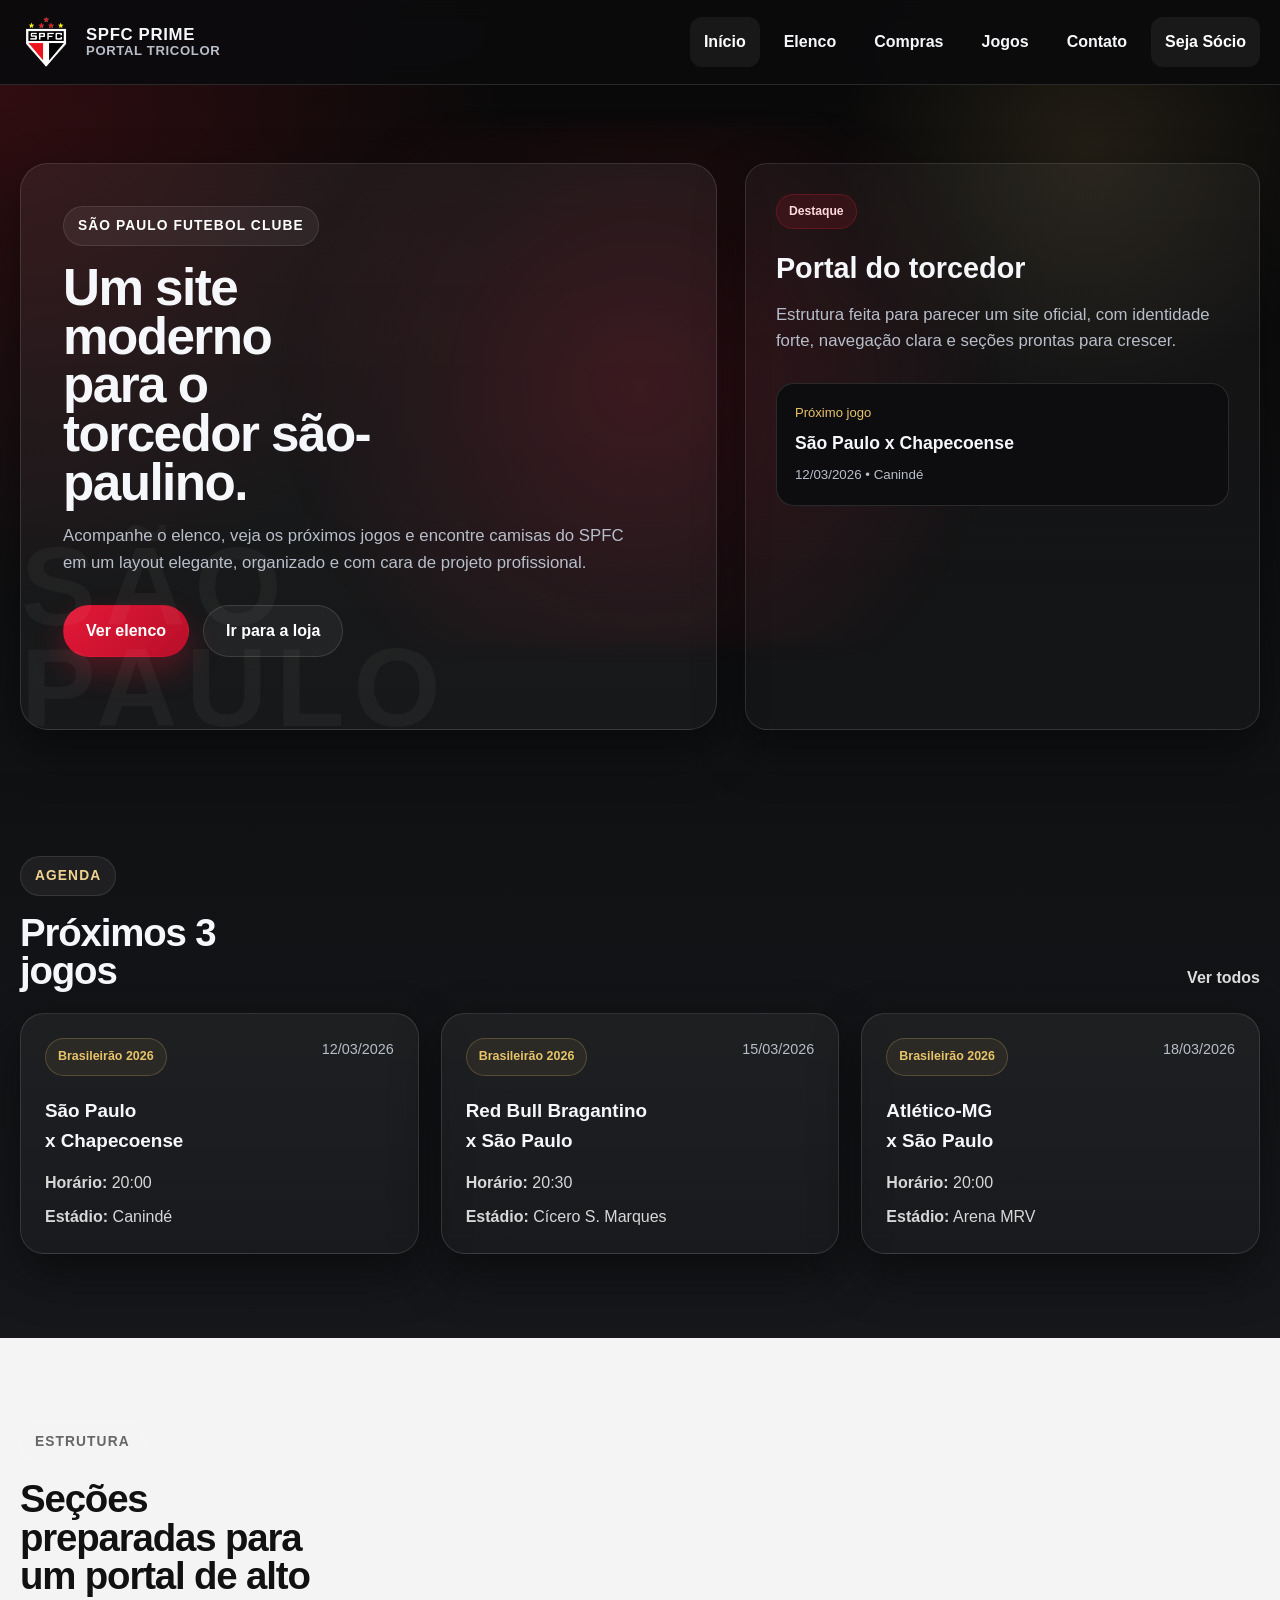
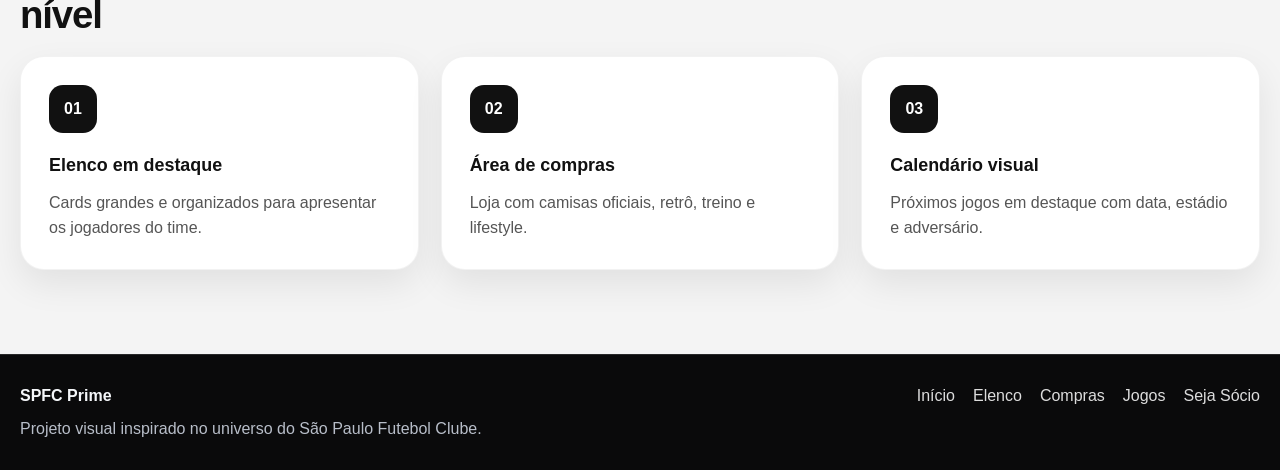
==== index.html @ 982d692a "primeiro commit" ====
<!DOCTYPE html>
<html lang="pt-BR">

<head>
  <meta charset="UTF-8">
  <meta name="viewport" content="width=device-width, initial-scale=1.0">
  <title>SPFC Prime | Início</title>
  <link rel="stylesheet" href="css/style.css">
</head>

<body>

  <header class="site-header">
    <div class="container header-wrap">
      <a href="index.html" class="brand">
        <img src="Imagens/Sao_paulo_fc_starslogo.png" alt="Logo do São Paulo FC" class="brand-logo">
        <div class="brand-text">
          <strong>SPFC Prime</strong>
          <span>Portal Tricolor</span>
        </div>
      </a>

      <nav class="main-nav">
        <a href="index.html" class="active">Início</a>
        <a href="elenco.html">Elenco</a>
        <a href="compras.html">Compras</a>
        <a href="jogos.html">Jogos</a>
        <a href="contato.html">Contato</a>
        <a href="seja-socio.html" class="active">Seja Sócio</a>
      </nav>
    </div>
  </header>

  <main>
    <section class="hero">
      <div class="container hero-grid">
        <div class="hero-copy">
          <span class="eyebrow">São Paulo Futebol Clube</span>
          <h1>Um site moderno para o torcedor são-paulino.</h1>
          <p>
            Acompanhe o elenco, veja os próximos jogos e encontre camisas do SPFC
            em um layout elegante, organizado e com cara de projeto profissional.
          </p>

          <div class="hero-actions">
            <a href="elenco.html" class="btn btn-primary">Ver elenco</a>
            <a href="compras.html" class="btn btn-secondary">Ir para a loja</a>
          </div>
        </div>

        <div class="hero-card">
          <span class="card-label">Destaque</span>
          <h2>Portal do torcedor</h2>
          <p>
            Estrutura feita para parecer um site oficial, com identidade forte,
            navegação clara e seções prontas para crescer.
          </p>

          <div class="hero-mini-box">
            <span>Próximo jogo</span>
            <strong>São Paulo x Chapecoense</strong>
            <small>12/03/2026 • Canindé</small>
          </div>
        </div>
      </div>
    </section>

    <section class="matches-section">
      <div class="container">
        <div class="section-head">
          <div>
            <span class="eyebrow light">Agenda</span>
            <h2>Próximos 3 jogos</h2>
          </div>
          <a href="jogos.html" class="section-link">Ver todos</a>
        </div>

        <div class="matches-grid">
          <article class="match-card">
            <div class="match-top">
              <span class="match-badge">Brasileirão 2026</span>
              <span class="match-date">12/03/2026</span>
            </div>

            <div class="match-teams">
              <strong>São Paulo</strong>
              <strong>x Chapecoense</strong>
            </div>

            <div class="match-info">
              <span><b>Horário:</b> 20:00</span>
              <span><b>Estádio:</b> Canindé</span>
            </div>
          </article>

          <article class="match-card">
            <div class="match-top">
              <span class="match-badge">Brasileirão 2026</span>
              <span class="match-date">15/03/2026</span>
            </div>

            <div class="match-teams">
              <strong>Red Bull Bragantino</strong>
              <strong>x São Paulo</strong>
            </div>

            <div class="match-info">
              <span><b>Horário:</b> 20:30</span>
              <span><b>Estádio:</b> Cícero S. Marques</span>
            </div>
          </article>

          <article class="match-card">
            <div class="match-top">
              <span class="match-badge">Brasileirão 2026</span>
              <span class="match-date">18/03/2026</span>
            </div>

            <div class="match-teams">
              <strong>Atlético-MG</strong>
              <strong>x São Paulo</strong>
            </div>

            <div class="match-info">
              <span><b>Horário:</b> 20:00</span>
              <span><b>Estádio:</b> Arena MRV</span>
            </div>
          </article>
        </div>
      </div>
    </section>

    <section class="features-section">
      <div class="container">
        <div class="section-head dark-head">
          <div>
            <span class="eyebrow dark">Estrutura</span>
            <h2>Seções preparadas para um portal de alto nível</h2>
          </div>
        </div>
        <div class="feature-grid">
          <article class="feature-card">
            <div class="feature-icon">01</div>
            <h3>Elenco em destaque</h3>
            <p>Cards grandes e organizados para apresentar os jogadores do time.</p>
          </article>

          <article class="feature-card">
            <div class="feature-icon">02</div>
            <h3>Área de compras</h3>
            <p>Loja com camisas oficiais, retrô, treino e lifestyle.</p>
          </article>

          <article class="feature-card">
            <div class="feature-icon">03</div>
            <h3>Calendário visual</h3>
            <p>Próximos jogos em destaque com data, estádio e adversário.</p>
          </article>
        </div>
      </div>
    </section>
  </main>

  <footer class="site-footer">
    <div class="container footer-wrap">
      <div>
        <strong>SPFC Prime</strong>
        <p>Projeto visual inspirado no universo do São Paulo Futebol Clube.</p>
      </div>
      <nav class="footer-nav">
        <a href="index.html">Início</a>
        <a href="elenco.html">Elenco</a>
        <a href="compras.html">Compras</a>
        <a href="jogos.html">Jogos</a>
        <a href="seja-socio.html" class="active">Seja Sócio</a>
      </nav>
    </div>
  </footer>

</body>

</html>
---- css/style.css ----
:root{
  --bg:#0b0b0c;
  --bg-soft:#121214;
  --panel:#17181b;
  --white:#ffffff;
  --text:#f3f3f3;
  --muted:#b9b9b9;
  --red:#e11d2e;
  --red-dark:#b71220;
  --gold:#d8b36a;
  --line:rgba(255,255,255,.08);
  --shadow:0 18px 50px rgba(0,0,0,.28);
  --radius:22px;
  --container:1200px;
}

*{
  margin:0;
  padding:0;
  box-sizing:border-box;
}

html{
  scroll-behavior:smooth;
}

body{
  font-family:Arial, Helvetica, sans-serif;
  background:var(--bg);
  color:var(--text);
  line-height:1.6;
}

img{
  max-width:100%;
  display:block;
}

a{
  text-decoration:none;
  color:inherit;
}

.container{
  width:min(92%, var(--container));
  margin:0 auto;
}

.site-header{
  position:sticky;
  top:0;
  z-index:1000;
  background:rgba(11,11,12,.94);
  border-bottom:1px solid var(--line);
  backdrop-filter:blur(10px);
}

.header-wrap{
  min-height:84px;
  display:flex;
  align-items:center;
  justify-content:space-between;
  gap:20px;
}

.brand{
  display:flex;
  align-items:center;
  gap:14px;
}

.brand-logo{
  width:52px;
  height:52px;
  object-fit:contain;
}

.brand-text{
  display:flex;
  flex-direction:column;
  line-height:1.1;
}

.brand-text strong{
  font-size:1.05rem;
}

.brand-text span{
  color:var(--muted);
  font-size:.82rem;
}

.main-nav{
  display:flex;
  gap:10px;
  flex-wrap:wrap;
}

.main-nav a{
  padding:12px 14px;
  border-radius:12px;
  font-weight:700;
  transition:.3s ease;
}

.main-nav a:hover,
.main-nav a.active{
  background:rgba(255,255,255,.06);
  color:var(--white);
}

.hero{
  padding:90px 0 70px;
  background:
    radial-gradient(circle at top left, rgba(225,29,46,.18), transparent 35%),
    radial-gradient(circle at 85% 10%, rgba(216,179,106,.12), transparent 20%),
    linear-gradient(180deg, #090909 0%, #111214 100%);
}

.hero-grid{
  display:grid;
  grid-template-columns:1.15fr .85fr;
  gap:34px;
  align-items:center;
}

.eyebrow{
  display:inline-block;
  text-transform:uppercase;
  letter-spacing:.15em;
  font-size:.78rem;
  color:var(--gold);
  margin-bottom:14px;
  font-weight:700;
}

.eyebrow.light{
  color:#f0d391;
}

.eyebrow.dark{
  color:#666;
}

.hero-copy h1,
.page-top h1{
  font-size:clamp(2.2rem, 4vw, 4.2rem);
  line-height:1.02;
  margin-bottom:16px;
  max-width:11ch;
}

.hero-copy p,
.page-top p{
  font-size:1.05rem;
  color:var(--muted);
  max-width:620px;
}

.hero-actions{
  display:flex;
  gap:14px;
  margin-top:28px;
  flex-wrap:wrap;
}

.btn{
  display:inline-flex;
  align-items:center;
  justify-content:center;
  min-height:50px;
  padding:0 22px;
  border-radius:14px;
  font-weight:700;
  transition:.3s ease;
}

.btn-primary{
  background:linear-gradient(135deg, var(--red) 0%, #ff4757 100%);
  color:#fff;
}

.btn-primary:hover{
  transform:translateY(-3px);
}

.btn-secondary{
  background:rgba(255,255,255,.05);
  color:#fff;
  border:1px solid var(--line);
}

.btn-secondary:hover{
  background:rgba(255,255,255,.09);
  transform:translateY(-3px);
}

.hero-card{
  background:linear-gradient(180deg, rgba(255,255,255,.04), rgba(255,255,255,.02));
  border:1px solid var(--line);
  border-radius:var(--radius);
  padding:30px;
  box-shadow:var(--shadow);
}

.card-label{
  display:inline-flex;
  padding:7px 12px;
  border-radius:999px;
  background:rgba(225,29,46,.12);
  border:1px solid rgba(225,29,46,.25);
  color:#ffd7dc;
  font-size:.76rem;
  font-weight:700;
  margin-bottom:16px;
}

.hero-card h2{
  font-size:1.8rem;
  margin-bottom:10px;
}

.hero-card p{
  color:var(--muted);
  margin-bottom:20px;
}

.hero-mini-box{
  background:#0d0d0f;
  border:1px solid var(--line);
  border-radius:18px;
  padding:18px;
}

.hero-mini-box span{
  display:block;
  font-size:.82rem;
  color:var(--gold);
  margin-bottom:6px;
}

.hero-mini-box strong{
  display:block;
  font-size:1.1rem;
  margin-bottom:4px;
}

.hero-mini-box small{
  color:var(--muted);
}

.matches-section{
  padding:84px 0;
  background:linear-gradient(180deg, #101113 0%, #15171a 100%);
}

.section-head{
  display:flex;
  align-items:end;
  justify-content:space-between;
  gap:20px;
  margin-bottom:32px;
}

.section-head h2{
  font-size:clamp(1.8rem, 3vw, 2.8rem);
  line-height:1.08;
  max-width:14ch;
}

.section-link{
  font-weight:700;
  color:#ddd;
}

.matches-grid{
  display:grid;
  grid-template-columns:repeat(3, 1fr);
  gap:22px;
}

.match-card{
  background:linear-gradient(180deg, rgba(255,255,255,.05), rgba(255,255,255,.02));
  border:1px solid var(--line);
  border-radius:24px;
  padding:24px;
  box-shadow:var(--shadow);
  transition:.3s ease;
}

.match-card:hover{
  transform:translateY(-6px);
}

.match-top{
  display:flex;
  justify-content:space-between;
  gap:10px;
  margin-bottom:20px;
}

.match-badge{
  padding:8px 12px;
  border-radius:999px;
  background:rgba(216,179,106,.08);
  border:1px solid rgba(216,179,106,.26);
  color:var(--gold);
  font-size:.78rem;
  font-weight:700;
}

.match-date{
  color:var(--muted);
  font-size:.9rem;
}

.match-teams{
  margin-bottom:14px;
}

.match-teams strong{
  display:block;
  font-size:1.18rem;
}

.match-info{
  display:grid;
  gap:8px;
  color:#d7d7d7;
}

.features-section{
  padding:84px 0;
  background:#f4f4f4;
  color:#111;
}

.dark-head h2{
  color:#111;
}

.feature-grid{
  display:grid;
  grid-template-columns:repeat(3, 1fr);
  gap:22px;
}

.feature-card{
  background:#fff;
  border-radius:24px;
  padding:28px;
  box-shadow:0 14px 35px rgba(0,0,0,.08);
  border:1px solid rgba(0,0,0,.05);
  transition:.3s ease;
}

.feature-card:hover{
  transform:translateY(-6px);
}

.feature-icon{
  width:48px;
  height:48px;
  border-radius:14px;
  background:#111;
  color:#fff;
  display:grid;
  place-items:center;
  font-weight:800;
  margin-bottom:18px;
}

.feature-card h3{
  margin-bottom:10px;
  font-size:1.12rem;
}

.feature-card p{
  color:#555;
}

.page-top{
  padding:84px 0 34px;
  background:
    radial-gradient(circle at top right, rgba(225,29,46,.16), transparent 30%),
    linear-gradient(180deg, #0b0b0b 0%, #111214 100%);
}

.players-section{
  padding:34px 0 84px;
  background:linear-gradient(180deg, #f5f5f5 0%, #ececec 100%);
}

.players-grid{
  display:grid;
  grid-template-columns:repeat(4, 1fr);
  gap:22px;
}

.player-card{
  background:#fff;
  color:#111;
  border-radius:24px;
  overflow:hidden;
  box-shadow:0 16px 40px rgba(0,0,0,.08);
  border:1px solid rgba(0,0,0,.05);
  transition:.3s ease;
}

.player-card:hover{
  transform:translateY(-7px);
}

.player-photo{
  position:relative;
  height:320px;
  overflow:hidden;
  background:#121212;
}

.player-photo img{
  width:100%;
  height:100%;
  object-fit:cover;
  display:block;
}

.player-number{
  position:absolute;
  left:14px;
  bottom:14px;
  font-size:2.4rem;
  font-weight:900;
  color:rgba(255,255,255,.9);
  text-shadow:0 4px 14px rgba(0,0,0,.35);
}

.player-body{
  padding:20px;
}

.player-tag{
  display:inline-flex;
  padding:6px 10px;
  border-radius:999px;
  background:#f2f2f2;
  color:#333;
  font-size:.74rem;
  font-weight:800;
  margin-bottom:12px;
}

.player-body h3{
  font-size:1.14rem;
  margin-bottom:6px;
}

.player-role{
  color:#5a5a5a;
  margin-bottom:14px;
}

.player-meta{
  display:grid;
  gap:7px;
  color:#444;
  font-size:.94rem;
}

.site-footer{
  background:#0a0a0b;
  border-top:1px solid var(--line);
  padding:28px 0;
}

.footer-wrap{
  display:flex;
  justify-content:space-between;
  gap:24px;
  align-items:flex-start;
}

.footer-wrap p{
  color:var(--muted);
  margin-top:8px;
  max-width:520px;
}

.footer-nav{
  display:flex;
  gap:18px;
  flex-wrap:wrap;
  color:#ddd;
}

@media (max-width: 1100px){
  .hero-grid,
  .matches-grid,
  .feature-grid,
  .players-grid{
    grid-template-columns:repeat(2, 1fr);
  }
}

@media (max-width: 820px){
  .header-wrap,
  .section-head,
  .footer-wrap{
    flex-direction:column;
    align-items:flex-start;
  }

  .hero-grid,
  .matches-grid,
  .feature-grid,
  .players-grid{
    grid-template-columns:1fr;
  }

  .main-nav{
    gap:8px;
  }

  .hero{
    padding-top:60px;
  }

  .player-photo{
    height:280px;
  }
}
.shop-section{
  padding:40px 0 84px;
  background:linear-gradient(180deg, #f5f5f5 0%, #ececec 100%);
}

.shop-grid{
  display:grid;
  grid-template-columns:repeat(3, 1fr);
  gap:24px;
}

.product-card{
  background:#fff;
  color:#111;
  border-radius:24px;
  overflow:hidden;
  box-shadow:0 16px 40px rgba(0,0,0,.08);
  border:1px solid rgba(0,0,0,.05);
  transition:.3s ease;
}

.product-card:hover{
  transform:translateY(-7px);
}

.product-thumb{
  position:relative;
  height:320px;
  overflow:hidden;
  background:#111;
}

.product-thumb img{
  width:100%;
  height:100%;
  object-fit:cover;
  display:block;
  transition:.4s ease;
}

.product-card:hover .product-thumb img{
  transform:scale(1.05);
}

.product-badge{
  position:absolute;
  top:14px;
  left:14px;
  z-index:2;
  background:var(--red);
  color:#fff;
  font-size:.75rem;
  font-weight:800;
  padding:8px 12px;
  border-radius:999px;
}

.product-body{
  padding:22px;
}

.product-category{
  display:inline-flex;
  padding:6px 10px;
  border-radius:999px;
  background:#f2f2f2;
  color:#333;
  font-size:.75rem;
  font-weight:800;
  margin-bottom:12px;
}

.product-body h3{
  font-size:1.16rem;
  margin-bottom:8px;
}

.product-description{
  color:#5b5b5b;
  min-height:48px;
  margin-bottom:18px;
}

.product-footer{
  display:flex;
  align-items:center;
  justify-content:space-between;
  gap:14px;
}

.product-price{
  display:flex;
  flex-direction:column;
  line-height:1.1;
}

.product-price small{
  color:#777;
  font-size:.8rem;
  margin-bottom:4px;
}

.product-price strong{
  font-size:1.25rem;
}

.btn-buy{
  min-width:120px;
  min-height:46px;
  border:none;
  border-radius:14px;
  background:linear-gradient(135deg, var(--red) 0%, #ff4757 100%);
  color:#fff;
  font-weight:800;
  cursor:pointer;
  transition:.3s ease;
}

.btn-buy:hover{
  transform:translateY(-2px);
}

.games-section{
  padding:40px 0 84px;
  background:linear-gradient(180deg, #111214 0%, #181a1d 100%);
}

.games-list{
  display:grid;
  gap:18px;
}

.game-row{
  display:grid;
  grid-template-columns:180px 1fr 180px;
  gap:18px;
  align-items:center;
  padding:24px;
  border-radius:24px;
  border:1px solid var(--line);
  background:linear-gradient(180deg, rgba(255,255,255,.05), rgba(255,255,255,.02));
  box-shadow:var(--shadow);
  transition:.3s ease;
}

.game-row:hover{
  transform:translateY(-4px);
}

.game-date{
  display:grid;
  gap:6px;
}

.game-date strong{
  font-size:1.15rem;
}

.game-date span{
  color:var(--muted);
}

.game-center{
  display:grid;
  gap:10px;
}

.game-league{
  display:inline-flex;
  width:max-content;
  padding:7px 12px;
  border-radius:999px;
  background:rgba(216,179,106,.08);
  border:1px solid rgba(216,179,106,.26);
  color:var(--gold);
  font-size:.78rem;
  font-weight:700;
}

.game-match{
  font-size:1.24rem;
  font-weight:800;
  line-height:1.2;
}

.game-stadium{
  color:#d4d4d4;
}

.game-status{
  justify-self:end;
  display:grid;
  gap:8px;
  text-align:right;
}

.status-pill{
  display:inline-flex;
  justify-content:center;
  padding:8px 12px;
  border-radius:999px;
  background:rgba(225,29,46,.12);
  border:1px solid rgba(225,29,46,.26);
  color:#ffd7dc;
  font-size:.78rem;
  font-weight:800;
}

.status-time{
  color:var(--muted);
  font-size:.92rem;
}

@media (max-width:1100px){
  .shop-grid{
    grid-template-columns:repeat(2, 1fr);
  }

  .game-row{
    grid-template-columns:1fr;
  }

  .game-status{
    justify-self:start;
    text-align:left;
  }
}

@media (max-width:820px){
  .shop-grid{
    grid-template-columns:1fr;
  }

  .product-thumb{
    height:280px;
  }
}
.shop-filters-html input{
  display:none;
}

.shop-filter-buttons{
  display:flex;
  flex-wrap:wrap;
  gap:10px;
  margin-bottom:28px;
}

.shop-filter-buttons label{
  padding:11px 16px;
  border-radius:999px;
  border:1px solid rgba(0,0,0,.08);
  background:#fff;
  color:#222;
  font-weight:700;
  cursor:pointer;
  transition:.3s ease;
}

.shop-filter-buttons label:hover{
  background:#111;
  color:#fff;
}

#todos:checked ~ .shop-filter-buttons label[for="todos"],
#oficiais:checked ~ .shop-filter-buttons label[for="oficiais"],
#retro:checked ~ .shop-filter-buttons label[for="retro"],
#treino:checked ~ .shop-filter-buttons label[for="treino"],
#lifestyle:checked ~ .shop-filter-buttons label[for="lifestyle"]{
  background:#111;
  color:#fff;
}

#oficiais:checked ~ .shop-grid .product-card,
#retro:checked ~ .shop-grid .product-card,
#treino:checked ~ .shop-grid .product-card,
#lifestyle:checked ~ .shop-grid .product-card{
  display:none;
}

#todos:checked ~ .shop-grid .product-card{
  display:block;
}

#oficiais:checked ~ .shop-grid .oficial{
  display:block;
}

#retro:checked ~ .shop-grid .retro{
  display:block;
}

#treino:checked ~ .shop-grid .treino{
  display:block;
}

#lifestyle:checked ~ .shop-grid .lifestyle{
  display:block;
}
.contact-section{
  padding:40px 0 84px;
  background:linear-gradient(180deg, #f5f5f5 0%, #ececec 100%);
}

.contact-grid{
  display:grid;
  grid-template-columns:1fr 1.1fr;
  gap:24px;
}

.contact-card{
  background:#111;
  color:#fff;
  border-radius:24px;
  padding:28px;
  box-shadow:var(--shadow);
}

.contact-label{
  display:inline-flex;
  padding:7px 12px;
  border-radius:999px;
  background:rgba(225,29,46,.12);
  border:1px solid rgba(225,29,46,.26);
  color:#ffd7dc;
  font-size:.76rem;
  font-weight:700;
  margin-bottom:16px;
}

.contact-card h2{
  font-size:2rem;
  margin-bottom:12px;
}

.contact-card p{
  color:#d1d1d1;
  margin-bottom:24px;
}

.contact-info-list{
  display:grid;
  gap:16px;
}

.contact-info-item{
  padding:16px;
  border-radius:18px;
  background:rgba(255,255,255,.04);
  border:1px solid rgba(255,255,255,.06);
}

.contact-info-item strong{
  display:block;
  margin-bottom:4px;
}

.contact-info-item span{
  color:#d6d6d6;
}

.contact-form{
  background:#fff;
  border-radius:24px;
  padding:28px;
  box-shadow:0 16px 40px rgba(0,0,0,.08);
  border:1px solid rgba(0,0,0,.05);
}

.form-group{
  margin-bottom:18px;
}

.form-group label{
  display:block;
  font-weight:700;
  margin-bottom:8px;
  color:#111;
}

.form-group input,
.form-group textarea{
  width:100%;
  padding:14px 16px;
  border:1px solid #d9d9d9;
  border-radius:14px;
  font-size:1rem;
  outline:none;
  transition:.3s ease;
}

.form-group input:focus,
.form-group textarea:focus{
  border-color:var(--red);
  box-shadow:0 0 0 4px rgba(225,29,46,.10);
}

.btn-submit{
  min-height:48px;
  padding:0 20px;
  border:none;
  border-radius:14px;
  background:linear-gradient(135deg, var(--red) 0%, #ff4757 100%);
  color:#fff;
  font-weight:800;
  cursor:pointer;
  transition:.3s ease;
}

.btn-submit:hover{
  transform:translateY(-2px);
}

.news-section{
  padding:40px 0 84px;
  background:linear-gradient(180deg, #f5f5f5 0%, #ececec 100%);
}

.news-grid{
  display:grid;
  grid-template-columns:repeat(3, 1fr);
  gap:24px;
}

.news-card{
  background:#fff;
  border-radius:24px;
  overflow:hidden;
  box-shadow:0 16px 40px rgba(0,0,0,.08);
  border:1px solid rgba(0,0,0,.05);
  transition:.3s ease;
}

.news-card:hover{
  transform:translateY(-6px);
}

.news-card img{
  width:100%;
  height:240px;
  object-fit:cover;
  display:block;
}

.news-body{
  padding:22px;
  color:#111;
}

.news-tag{
  display:inline-flex;
  padding:6px 10px;
  border-radius:999px;
  background:#f2f2f2;
  color:#333;
  font-size:.75rem;
  font-weight:800;
  margin-bottom:12px;
}

.news-body h3{
  font-size:1.16rem;
  margin-bottom:10px;
}

.news-body p{
  color:#5c5c5c;
}

@media (max-width:1100px){
  .contact-grid,
  .news-grid{
    grid-template-columns:1fr;
  }
}
.plans-grid {
    display: grid;
    grid-template-columns: repeat(5, minmax(0, 1fr));
    gap: 18px;
    align-items: stretch;
}

.plan-card {
    position: relative;
    background: linear-gradient(180deg, rgba(255, 255, 255, 0.065), rgba(255, 255, 255, 0.03));
    border: 1px solid var(--line);
    border-radius: 24px;
    padding: 22px;
    box-shadow: var(--shadow);
    transition: transform .25s ease, border-color .25s ease, box-shadow .25s ease;
    overflow: hidden;

    height: 100%;
    display: flex;
    flex-direction: column;
}

.plan-list {
    display: grid;
    gap: 10px;
    margin-bottom: 22px;
    flex-grow: 1;
}

.plan-card .btn {
    width: 100%;
    margin-top: auto;
}
        :root {
            --bg: #070707;
            --bg-soft: #101010;
            --card: rgba(255, 255, 255, 0.06);
            --card-strong: rgba(255, 255, 255, 0.1);
            --text: #f5f7fa;
            --muted: #b8bec9;
            --line: rgba(255, 255, 255, 0.12);
            --primary: #e31837;
            --primary-2: #b80f29;
            --white: #ffffff;
            --gold: #e7c36a;
            --shadow: 0 20px 50px rgba(0, 0, 0, 0.45);
            --radius-xl: 28px;
            --radius-lg: 20px;
            --radius-md: 14px;
            --max: 1240px;
        }

        * {
            margin: 0;
            padding: 0;
            box-sizing: border-box;
        }

        html {
            scroll-behavior: smooth;
        }

        body {
            font-family: Inter, Arial, Helvetica, sans-serif;
            background:
                radial-gradient(circle at top left, rgba(227, 24, 55, 0.18), transparent 30%),
                radial-gradient(circle at 90% 10%, rgba(255, 255, 255, 0.08), transparent 18%),
                linear-gradient(180deg, #0c0c0d 0%, #050505 100%);
            color: var(--text);
            line-height: 1.6;
            overflow-x: hidden;
        }

        a {
            color: inherit;
            text-decoration: none;
        }

        img {
            max-width: 100%;
            display: block;
        }

        .container {
            width: min(100% - 32px, var(--max));
            margin-inline: auto;
        }

        .topbar {
            position: sticky;
            top: 0;
            z-index: 999;
            backdrop-filter: blur(18px);
            background: rgba(5, 5, 5, 0.72);
            border-bottom: 1px solid rgba(255, 255, 255, 0.06);
        }

        .topbar-inner {
            display: flex;
            align-items: center;
            justify-content: space-between;
            min-height: 78px;
            gap: 20px;
        }

        .brand {
            display: flex;
            align-items: center;
            gap: 14px;
            font-weight: 800;
            letter-spacing: 0.04em;
            text-transform: uppercase;
        }

        .brand-badge {
            width: 46px;
            height: 46px;
            border-radius: 14px;
            background: linear-gradient(135deg, var(--primary), #8e0017);
            display: grid;
            place-items: center;
            box-shadow: 0 12px 24px rgba(227, 24, 55, 0.35);
            font-size: 0.95rem;
            font-weight: 900;
        }

        .nav {
            display: flex;
            align-items: center;
            gap: 12px;
            flex-wrap: wrap;
        }

        .nav a {
            color: var(--muted);
            padding: 10px 14px;
            border-radius: 999px;
            transition: 0.25s ease;
            font-weight: 600;
            font-size: 0.95rem;
        }

        .nav a:hover,
        .nav a.active {
            color: var(--white);
            background: rgba(255, 255, 255, 0.06);
        }

        .btn {
            display: inline-flex;
            align-items: center;
            justify-content: center;
            gap: 10px;
            min-height: 52px;
            padding: 0 22px;
            border-radius: 999px;
            border: 1px solid transparent;
            font-weight: 800;
            cursor: pointer;
            transition: transform .25s ease, box-shadow .25s ease, background .25s ease, border-color .25s ease;
        }

        .btn:hover {
            transform: translateY(-2px);
        }

        .btn-primary {
            background: linear-gradient(135deg, var(--primary), var(--primary-2));
            color: var(--white);
            box-shadow: 0 14px 30px rgba(227, 24, 55, 0.28);
        }

        .btn-secondary {
            background: rgba(255, 255, 255, 0.05);
            color: var(--white);
            border-color: rgba(255, 255, 255, 0.12);
        }

        .hero {
            position: relative;
            padding: 78px 0 42px;
            isolation: isolate;
        }

        .hero::before {
            content: "";
            position: absolute;
            inset: 40px auto auto 50%;
            translate: -50% 0;
            width: min(90vw, 1080px);
            height: 520px;
            background: radial-gradient(circle, rgba(227, 24, 55, 0.18), transparent 60%);
            z-index: -1;
            filter: blur(10px);
        }

        .hero-grid {
            display: grid;
            grid-template-columns: 1.15fr 0.85fr;
            gap: 28px;
            align-items: stretch;
        }

        .hero-copy,
        .hero-panel {
            border: 1px solid var(--line);
            background: linear-gradient(180deg, rgba(255, 255, 255, 0.06), rgba(255, 255, 255, 0.03));
            border-radius: var(--radius-xl);
            box-shadow: var(--shadow);
        }

        .hero-copy {
            padding: 42px;
            position: relative;
            overflow: hidden;
        }

        .hero-copy::after {
            content: "SÃO PAULO";
            position: absolute;
            right: -24px;
            bottom: -10px;
            font-size: clamp(3rem, 9vw, 7rem);
            font-weight: 900;
            line-height: 0.9;
            letter-spacing: 0.08em;
            color: rgba(255, 255, 255, 0.04);
            pointer-events: none;
        }

        .eyebrow {
            display: inline-flex;
            align-items: center;
            gap: 10px;
            padding: 8px 14px;
            border-radius: 999px;
            background: rgba(255, 255, 255, 0.06);
            border: 1px solid rgba(255, 255, 255, 0.1);
            color: var(--white);
            font-size: 0.86rem;
            font-weight: 800;
            letter-spacing: 0.08em;
            text-transform: uppercase;
            margin-bottom: 18px;
        }

        .hero h1 {
            font-size: clamp(2.3rem, 4vw, 4.8rem);
            line-height: 0.95;
            margin-bottom: 16px;
            letter-spacing: -0.03em;
        }

        .hero h1 span {
            color: var(--primary);
        }

        .hero p {
            color: var(--muted);
            max-width: 62ch;
            font-size: 1.05rem;
            margin-bottom: 28px;
        }

        .hero-actions {
            display: flex;
            flex-wrap: wrap;
            gap: 14px;
            margin-bottom: 30px;
        }

        .hero-stats {
            display: grid;
            grid-template-columns: repeat(3, minmax(0, 1fr));
            gap: 14px;
        }

        .stat {
            padding: 18px;
            border-radius: var(--radius-lg);
            background: rgba(255, 255, 255, 0.05);
            border: 1px solid rgba(255, 255, 255, 0.08);
        }

        .stat strong {
            display: block;
            font-size: 1.4rem;
            margin-bottom: 4px;
        }

        .stat span {
            color: var(--muted);
            font-size: 0.94rem;
        }

        .hero-panel {
            padding: 22px;
            display: flex;
            flex-direction: column;
            gap: 18px;
        }

        .membership-highlight {
            position: relative;
            border-radius: 24px;
            padding: 26px;
            background:
                linear-gradient(160deg, rgba(227, 24, 55, 0.22), rgba(255, 255, 255, 0.04)),
                linear-gradient(180deg, #161616, #0d0d0d);
            border: 1px solid rgba(255, 255, 255, 0.08);
            min-height: 260px;
            display: flex;
            flex-direction: column;
            justify-content: space-between;
            overflow: hidden;
        }

        .membership-highlight::before {
            content: "TRICOLOR";
            position: absolute;
            right: -8px;
            top: 14px;
            font-weight: 900;
            font-size: 3rem;
            color: rgba(255, 255, 255, 0.05);
            transform: rotate(90deg);
            transform-origin: top right;
        }

        .membership-tag {
            display: inline-flex;
            width: fit-content;
            padding: 8px 12px;
            border-radius: 999px;
            background: rgba(255, 255, 255, 0.08);
            color: var(--white);
            font-size: 0.82rem;
            font-weight: 800;
            text-transform: uppercase;
            letter-spacing: 0.08em;
        }

        .membership-highlight h2 {
            font-size: 1.8rem;
            line-height: 1.05;
            margin: 14px 0 10px;
        }

        .price {
            display: flex;
            align-items: baseline;
            gap: 8px;
            margin-top: 14px;
        }

        .price strong {
            font-size: 3rem;
            line-height: 1;
        }

        .price span {
            color: var(--muted);
            font-size: 1rem;
        }

        .mini-benefits {
            display: grid;
            gap: 10px;
        }

        .mini-benefits li {
            list-style: none;
            padding: 12px 14px;
            border-radius: 14px;
            background: rgba(255, 255, 255, 0.04);
            border: 1px solid rgba(255, 255, 255, 0.07);
            color: var(--muted);
        }

        section {
            padding: 34px 0;
        }

        .section-head {
            display: flex;
            align-items: end;
            justify-content: space-between;
            gap: 20px;
            margin-bottom: 22px;
        }

        .section-head h2 {
            font-size: clamp(1.7rem, 3vw, 2.6rem);
            line-height: 1;
            letter-spacing: -0.03em;
        }

        .section-head p {
            color: var(--muted);
            max-width: 62ch;
        }

        .plans-grid {
            display: grid;
            grid-template-columns: repeat(5, minmax(0, 1fr));
            gap: 18px;
        }

        .plan-card {
            position: relative;
            background: linear-gradient(180deg, rgba(255, 255, 255, 0.065), rgba(255, 255, 255, 0.03));
            border: 1px solid var(--line);
            border-radius: 24px;
            padding: 22px;
            box-shadow: var(--shadow);
            transition: transform .25s ease, border-color .25s ease, box-shadow .25s ease;
            overflow: hidden;
        }

        .plan-card:hover {
            transform: translateY(-6px);
            border-color: rgba(227, 24, 55, 0.42);
            box-shadow: 0 22px 50px rgba(0, 0, 0, .45);
        }

        .plan-card.featured {
            outline: 2px solid rgba(227, 24, 55, 0.3);
            background:
                linear-gradient(180deg, rgba(227, 24, 55, 0.14), rgba(255, 255, 255, 0.04));
        }

        .ribbon {
            position: absolute;
            top: 18px;
            right: -34px;
            background: linear-gradient(135deg, var(--primary), #891326);
            color: var(--white);
            padding: 8px 40px;
            font-size: 0.74rem;
            font-weight: 800;
            letter-spacing: 0.08em;
            transform: rotate(35deg);
            box-shadow: 0 10px 20px rgba(227, 24, 55, 0.28);
        }

        .plan-name {
            font-size: 1.1rem;
            font-weight: 900;
            letter-spacing: 0.08em;
            text-transform: uppercase;
            margin-bottom: 8px;
        }

        .plan-tier {
            color: var(--muted);
            font-size: 0.9rem;
            margin-bottom: 16px;
        }

        .plan-price {
            display: flex;
            align-items: baseline;
            gap: 6px;
            margin-bottom: 18px;
        }

        .plan-price strong {
            font-size: 2rem;
            line-height: 1;
        }

        .plan-price span {
            color: var(--muted);
            font-size: 0.95rem;
        }

        .plan-list {
            display: grid;
            gap: 10px;
            margin-bottom: 22px;
        }

        .plan-list li {
            list-style: none;
            color: var(--muted);
            padding-left: 18px;
            position: relative;
            font-size: 0.95rem;
        }

        .plan-list li::before {
            content: "";
            width: 8px;
            height: 8px;
            border-radius: 999px;
            background: var(--primary);
            position: absolute;
            left: 0;
            top: 0.56rem;
            box-shadow: 0 0 0 5px rgba(227, 24, 55, 0.12);
        }

        .plan-card .btn {
            width: 100%;
        }

        .compare-wrap {
            overflow-x: auto;
            border-radius: var(--radius-xl);
            border: 1px solid var(--line);
            background: rgba(255, 255, 255, 0.04);
            box-shadow: var(--shadow);
        }

        table {
            width: 100%;
            border-collapse: collapse;
            min-width: 860px;
        }

        th,
        td {
            padding: 18px 20px;
            border-bottom: 1px solid rgba(255, 255, 255, 0.08);
            text-align: left;
        }

        th {
            font-size: 0.85rem;
            text-transform: uppercase;
            letter-spacing: 0.08em;
            color: var(--white);
            background: rgba(255, 255, 255, 0.04);
            position: sticky;
            top: 0;
        }

        td {
            color: var(--muted);
        }

        tbody tr:hover td {
            background: rgba(255, 255, 255, 0.025);
        }

        .yes {
            color: #d8f7dd;
            font-weight: 700;
        }

        .mid {
            color: #ffe7aa;
            font-weight: 700;
        }

        .timeline {
            display: grid;
            grid-template-columns: repeat(4, minmax(0, 1fr));
            gap: 18px;
        }

        .step {
            padding: 24px;
            border-radius: 24px;
            border: 1px solid var(--line);
            background: rgba(255, 255, 255, 0.045);
            position: relative;
            box-shadow: var(--shadow);
        }

        .step-number {
            width: 52px;
            height: 52px;
            display: grid;
            place-items: center;
            border-radius: 16px;
            background: linear-gradient(135deg, var(--primary), var(--primary-2));
            font-weight: 900;
            margin-bottom: 16px;
            box-shadow: 0 12px 24px rgba(227, 24, 55, 0.25);
        }

        .step h3 {
            margin-bottom: 8px;
            font-size: 1.1rem;
        }

        .step p {
            color: var(--muted);
            font-size: 0.97rem;
        }

        .benefits-grid {
            display: grid;
            grid-template-columns: repeat(3, minmax(0, 1fr));
            gap: 18px;
        }

        .benefit-card {
            padding: 24px;
            border-radius: 24px;
            border: 1px solid var(--line);
            background: linear-gradient(180deg, rgba(255, 255, 255, 0.065), rgba(255, 255, 255, 0.03));
            box-shadow: var(--shadow);
        }

        .benefit-card strong {
            display: inline-flex;
            align-items: center;
            justify-content: center;
            width: 52px;
            height: 52px;
            border-radius: 16px;
            font-size: 1.2rem;
            margin-bottom: 16px;
            background: rgba(227, 24, 55, 0.12);
            border: 1px solid rgba(227, 24, 55, 0.18);
        }

        .benefit-card h3 {
            margin-bottom: 8px;
            font-size: 1.12rem;
        }

        .benefit-card p {
            color: var(--muted);
        }

        .cta {
            padding-bottom: 78px;
        }

        .cta-box {
            border-radius: 32px;
            padding: 34px;
            background:
                linear-gradient(120deg, rgba(227, 24, 55, 0.2), rgba(255, 255, 255, 0.04)),
                linear-gradient(180deg, #121212, #0c0c0c);
            border: 1px solid rgba(255, 255, 255, 0.08);
            display: grid;
            grid-template-columns: 1.2fr 0.8fr;
            gap: 22px;
            align-items: center;
            box-shadow: var(--shadow);
        }

        .cta-box h2 {
            font-size: clamp(2rem, 3vw, 3.2rem);
            line-height: 0.95;
            margin-bottom: 12px;
        }

        .cta-box p {
            color: var(--muted);
            max-width: 60ch;
        }

        .cta-actions {
            display: flex;
            gap: 14px;
            flex-wrap: wrap;
            justify-content: flex-end;
        }

        .footer {
            border-top: 1px solid rgba(255, 255, 255, 0.08);
            background: rgba(0, 0, 0, 0.22);
        }

        .footer-inner {
            min-height: 84px;
            display: flex;
            justify-content: space-between;
            align-items: center;
            gap: 20px;
            color: var(--muted);
            font-size: 0.95rem;
            flex-wrap: wrap;
        }

        .muted-note {
            color: var(--muted);
            font-size: 0.92rem;
            margin-top: 12px;
        }

        @media (max-width: 1180px) {
            .plans-grid {
                grid-template-columns: repeat(3, minmax(0, 1fr));
            }

            .timeline,
            .benefits-grid {
                grid-template-columns: repeat(2, minmax(0, 1fr));
            }
        }

        @media (max-width: 920px) {

            .hero-grid,
            .cta-box {
                grid-template-columns: 1fr;
            }

            .hero-copy,
            .hero-panel,
            .cta-box {
                padding: 24px;
            }

            .plans-grid,
            .timeline,
            .benefits-grid,
            .hero-stats {
                grid-template-columns: 1fr;
            }

            .section-head {
                flex-direction: column;
                align-items: flex-start;
            }

            .cta-actions {
                justify-content: flex-start;
            }
        }

        @media (max-width: 700px) {
            .topbar-inner {
                min-height: auto;
                padding: 16px 0;
                align-items: flex-start;
                flex-direction: column;
            }

            .nav {
                width: 100%;
            }

            .nav a,
            .topbar .btn {
                width: 100%;
                justify-content: center;
            }

            .hero {
                padding-top: 34px;
            }

            .hero h1 {
                line-height: 1.02;
            }
        }
            btn btn-primary{
                .plans-grid {
                    display: flex;
                    gap: 20px;
                    align-items: stretch;
                }
                
            }
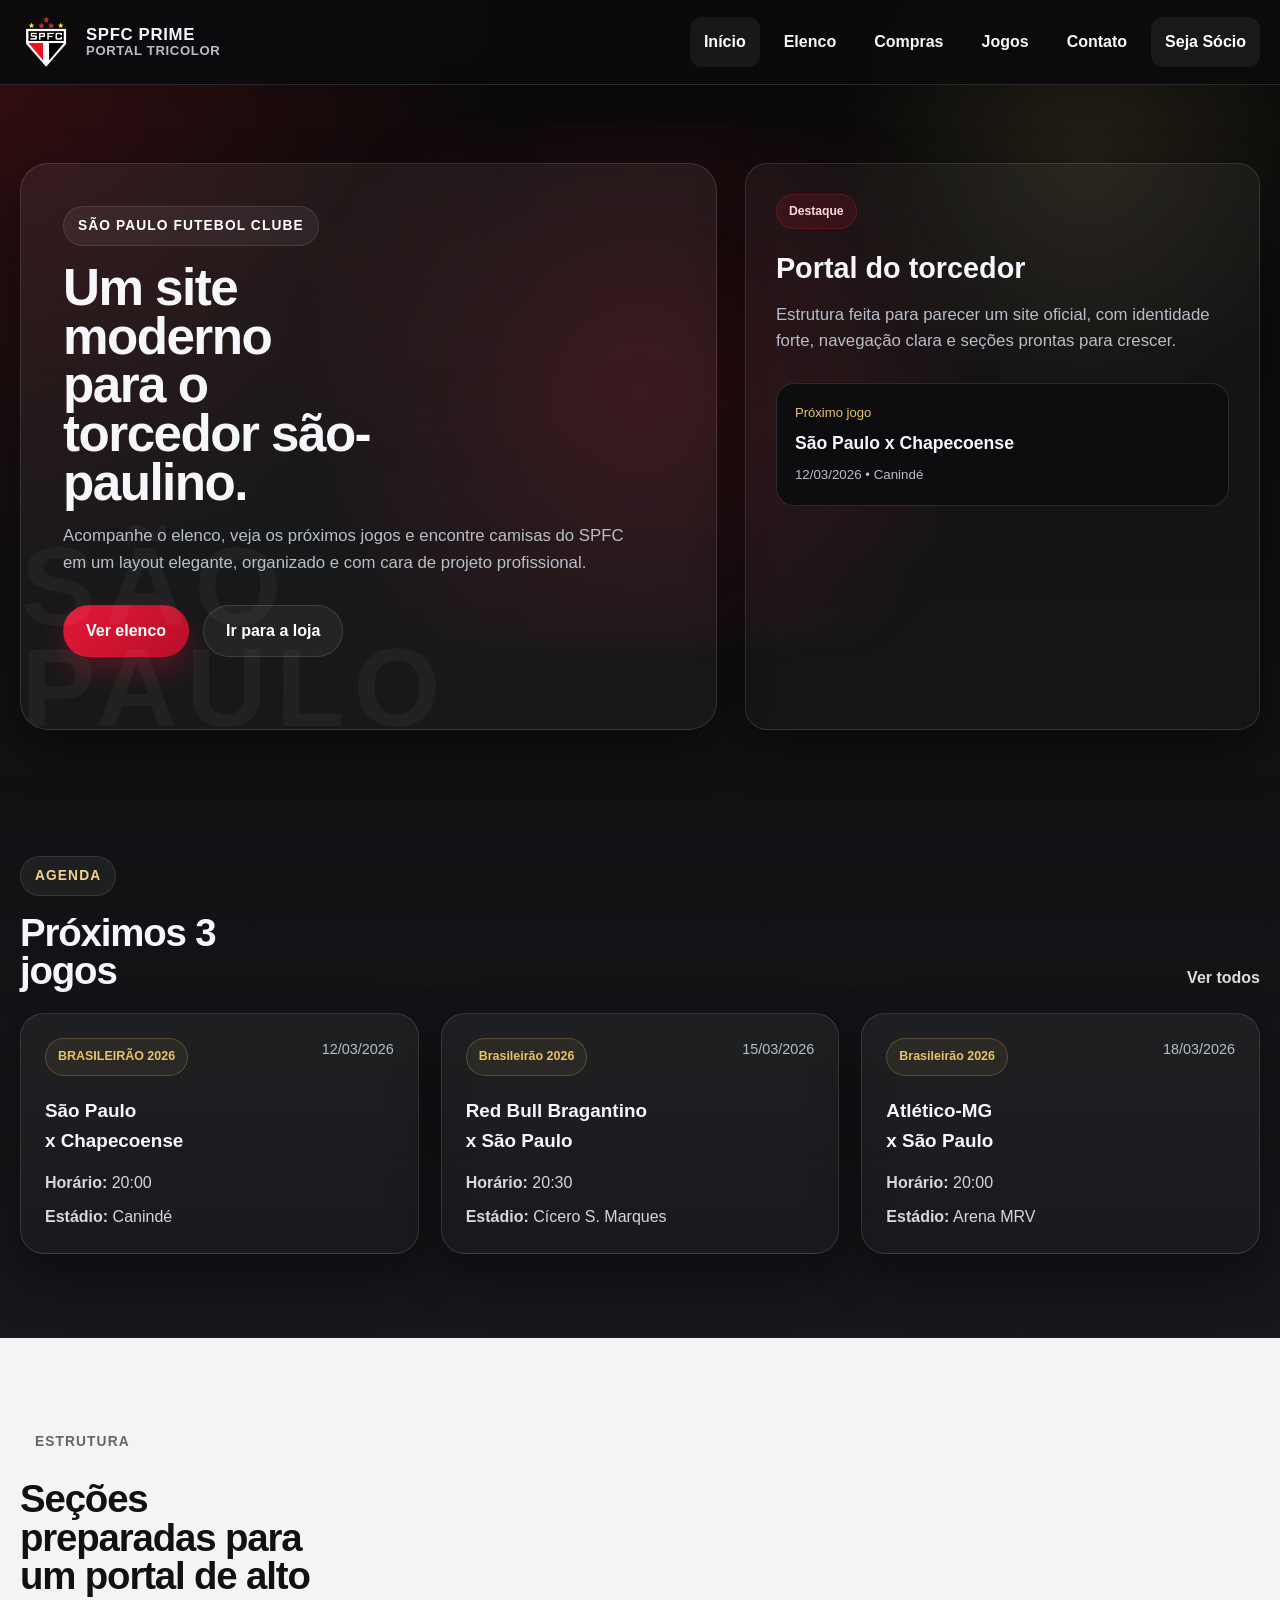
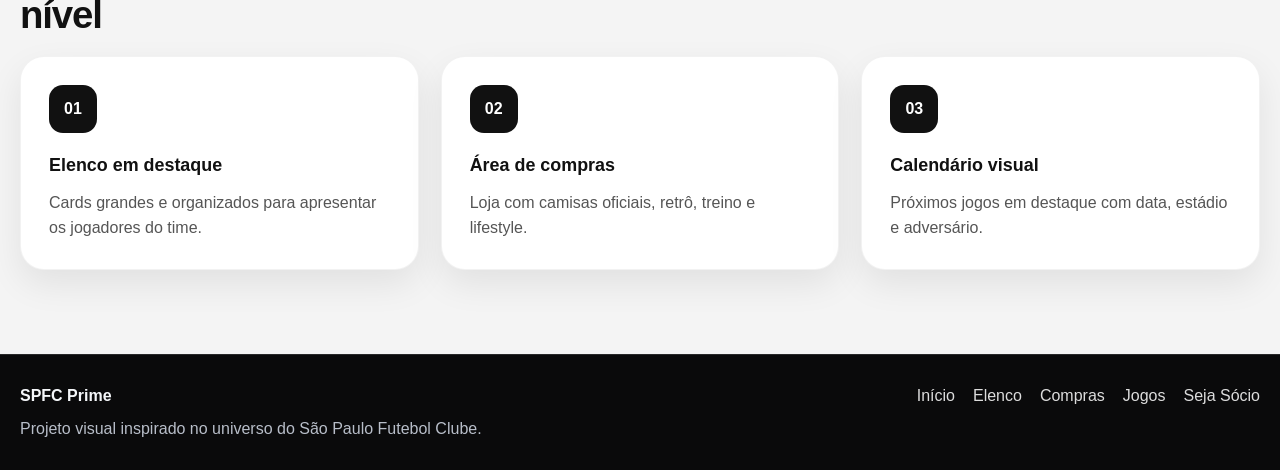
==== commit 3d10bc99: "primeiro commit" ====
--- a/index.html
+++ b/index.html
@@ -78,7 +78,7 @@
         <div class="matches-grid">
           <article class="match-card">
             <div class="match-top">
-              <span class="match-badge">Brasileirão 2026</span>
+              <span class="match-badge">BRASILEIRÃO 2026</span>
               <span class="match-date">12/03/2026</span>
             </div>
 
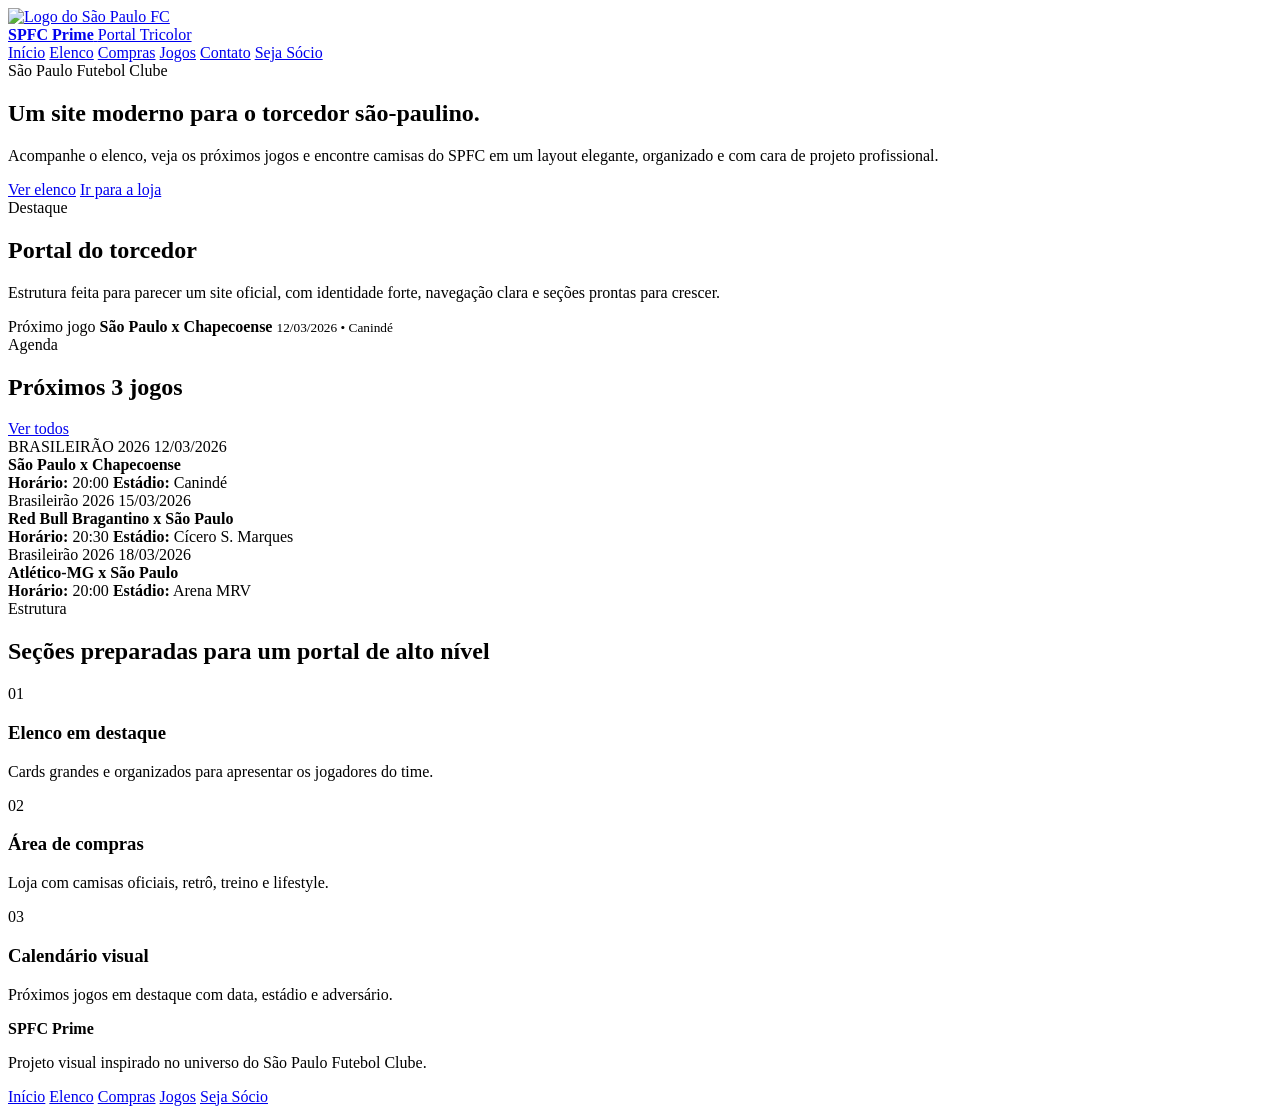
==== commit 24ea1b8f: "atualização do site" ====
--- a/index.html
+++ b/index.html
@@ -5,7 +5,7 @@
   <meta charset="UTF-8">
   <meta name="viewport" content="width=device-width, initial-scale=1.0">
   <title>SPFC Prime | Início</title>
-  <link rel="stylesheet" href="css/style.css">
+  <link rel="stylesheet" href="../Projeto.SPFC/css/style.css">
 </head>
 
 <body>
@@ -13,7 +13,7 @@
   <header class="site-header">
     <div class="container header-wrap">
       <a href="index.html" class="brand">
-        <img src="Imagens/Sao_paulo_fc_starslogo.png" alt="Logo do São Paulo FC" class="brand-logo">
+        <img src="../Projeto.SPFC/Imagens/Sao_paulo_fc_starslogo.png" alt="Logo do São Paulo FC" class="brand-logo">
         <div class="brand-text">
           <strong>SPFC Prime</strong>
           <span>Portal Tricolor</span>
@@ -22,11 +22,11 @@
 
       <nav class="main-nav">
         <a href="index.html" class="active">Início</a>
-        <a href="elenco.html">Elenco</a>
-        <a href="compras.html">Compras</a>
-        <a href="jogos.html">Jogos</a>
-        <a href="contato.html">Contato</a>
-        <a href="seja-socio.html" class="active">Seja Sócio</a>
+        <a href="../Projeto.SPFC/HTML/elenco.html">Elenco</a>
+        <a href="../Projeto.SPFC/HTML/compras.html">Compras</a>
+        <a href="../Projeto.SPFC/HTML/jogos.html">Jogos</a>
+        <a href="../Projeto.SPFC/HTML/contato.html">Contato</a>
+        <a href="../Projeto.SPFC/HTML/Seja-socio.html" class="active">Seja Sócio</a>
       </nav>
     </div>
   </header>
@@ -172,7 +172,7 @@
         <a href="elenco.html">Elenco</a>
         <a href="compras.html">Compras</a>
         <a href="jogos.html">Jogos</a>
-        <a href="seja-socio.html" class="active">Seja Sócio</a>
+        <a href="Seja-socio.html" class="active">Seja Sócio</a>
       </nav>
     </div>
   </footer>
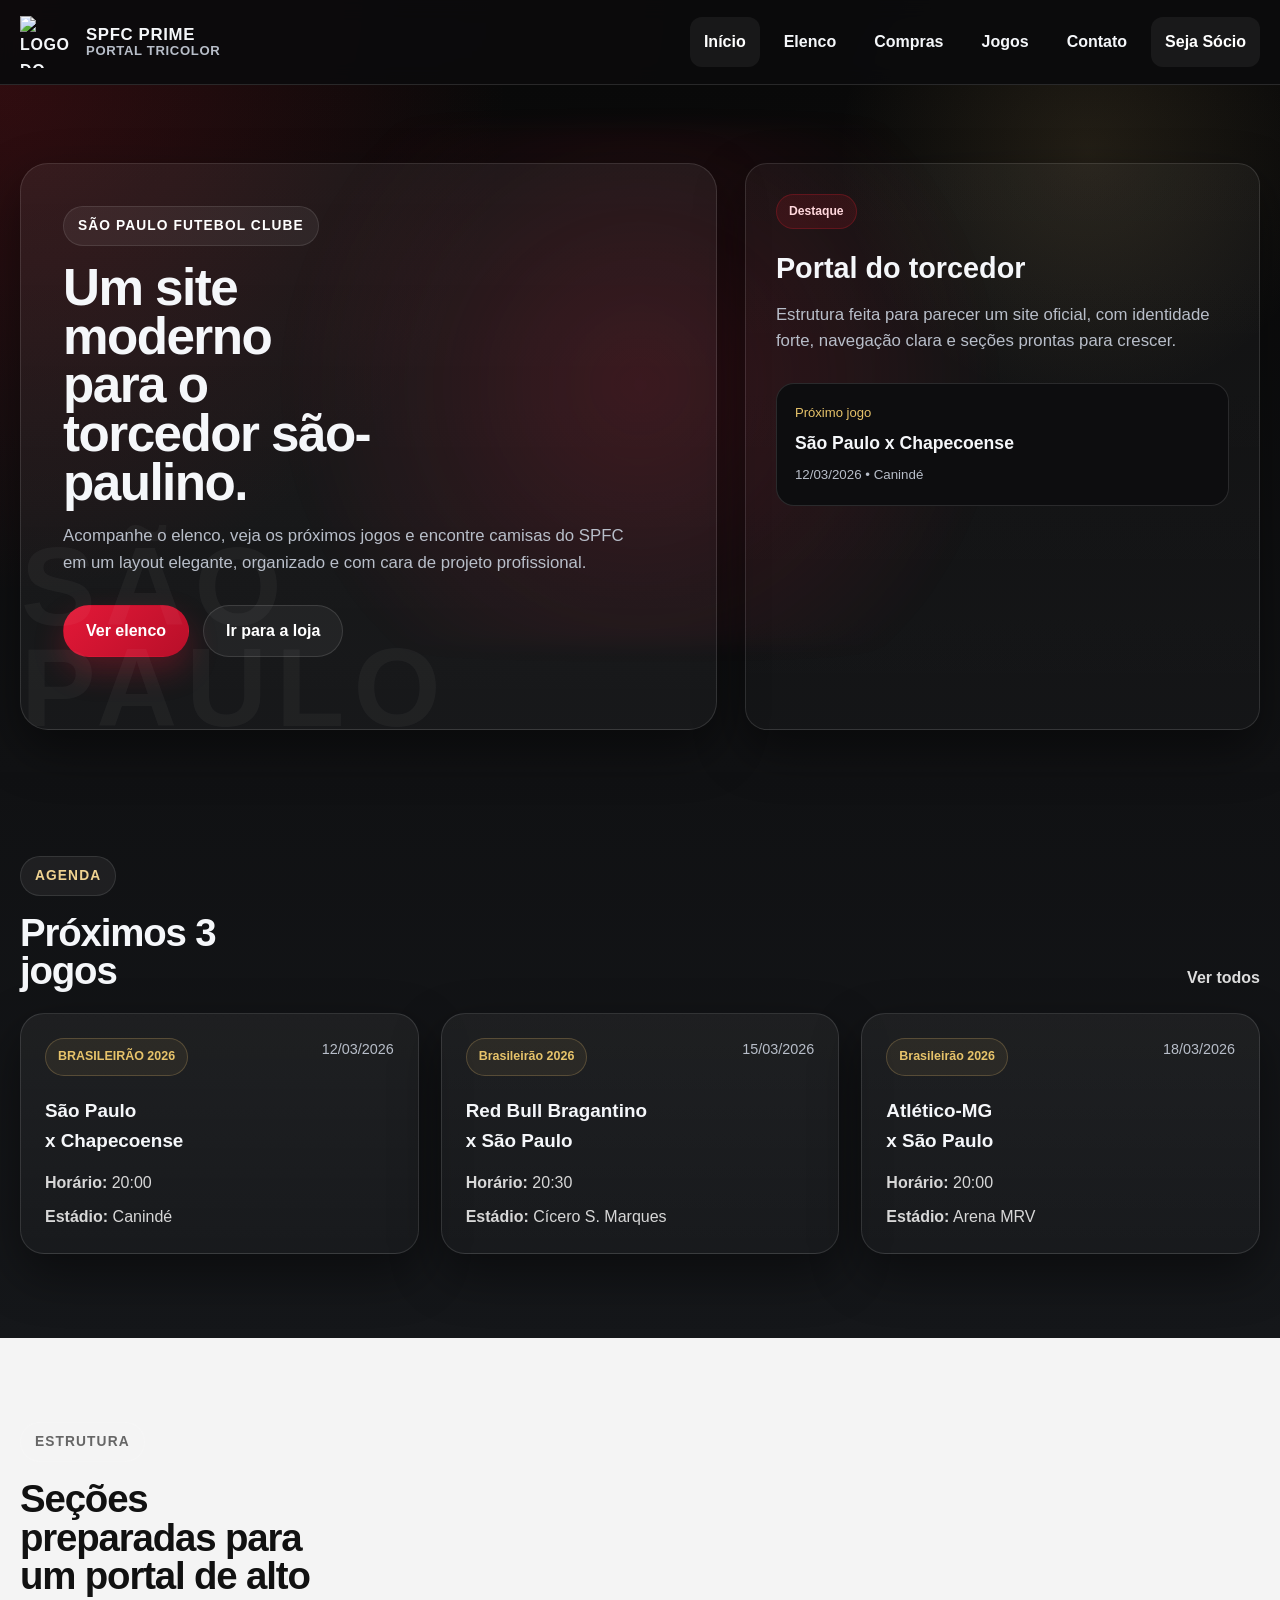
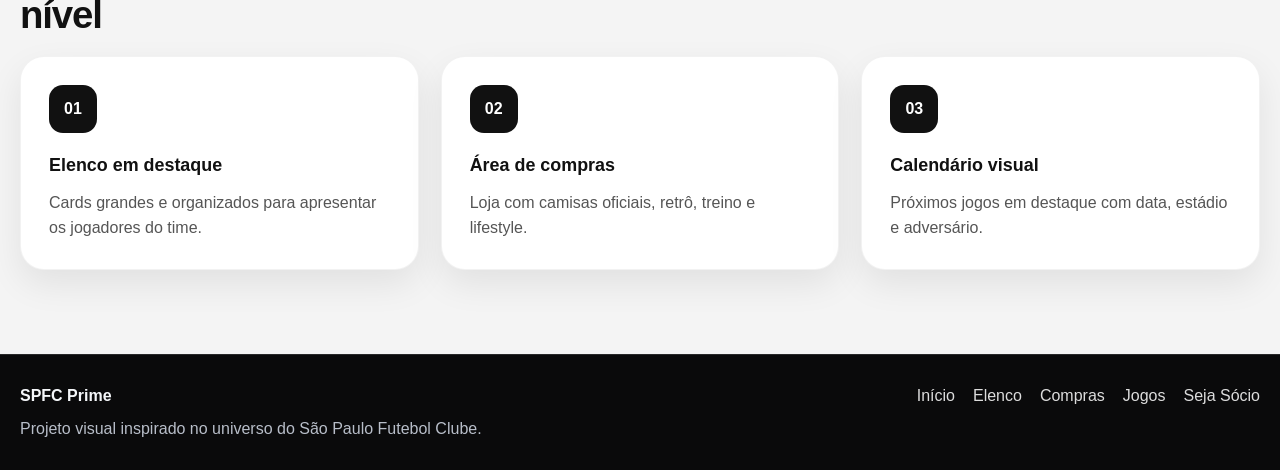
==== commit 8d2e331c: "atualização do site" ====
--- a/index.html
+++ b/index.html
@@ -5,7 +5,7 @@
   <meta charset="UTF-8">
   <meta name="viewport" content="width=device-width, initial-scale=1.0">
   <title>SPFC Prime | Início</title>
-  <link rel="stylesheet" href="../Projeto.SPFC/css/style.css">
+  <link rel="stylesheet" href="css/style.css">
 </head>
 
 <body>
@@ -22,11 +22,11 @@
 
       <nav class="main-nav">
         <a href="index.html" class="active">Início</a>
-        <a href="../Projeto.SPFC/HTML/elenco.html">Elenco</a>
-        <a href="../Projeto.SPFC/HTML/compras.html">Compras</a>
-        <a href="../Projeto.SPFC/HTML/jogos.html">Jogos</a>
-        <a href="../Projeto.SPFC/HTML/contato.html">Contato</a>
-        <a href="../Projeto.SPFC/HTML/Seja-socio.html" class="active">Seja Sócio</a>
+        <a href="elenco.html">Elenco</a>
+        <a href="compras.html">Compras</a>
+        <a href="jogos.html">Jogos</a>
+        <a href="contato.html">Contato</a>
+        <a href="Seja-socio.html" class="active">Seja Sócio</a>
       </nav>
     </div>
   </header>
--- a/css/style.css
+++ b/css/style.css
@@ -0,0 +1,1767 @@
+:root{
+  --bg:#0b0b0c;
+  --bg-soft:#121214;
+  --panel:#17181b;
+  --white:#ffffff;
+  --text:#f3f3f3;
+  --muted:#b9b9b9;
+  --red:#e11d2e;
+  --red-dark:#b71220;
+  --gold:#d8b36a;
+  --line:rgba(255,255,255,.08);
+  --shadow:0 18px 50px rgba(0,0,0,.28);
+  --radius:22px;
+  --container:1200px;
+}
+
+*{
+  margin:0;
+  padding:0;
+  box-sizing:border-box;
+}
+
+html{
+  scroll-behavior:smooth;
+}
+
+body{
+  font-family:Arial, Helvetica, sans-serif;
+  background:var(--bg);
+  color:var(--text);
+  line-height:1.6;
+}
+
+img{
+  max-width:100%;
+  display:block;
+}
+
+a{
+  text-decoration:none;
+  color:inherit;
+}
+
+.container{
+  width:min(92%, var(--container));
+  margin:0 auto;
+}
+
+.site-header{
+  position:sticky;
+  top:0;
+  z-index:1000;
+  background:rgba(11,11,12,.94);
+  border-bottom:1px solid var(--line);
+  backdrop-filter:blur(10px);
+}
+
+.header-wrap{
+  min-height:84px;
+  display:flex;
+  align-items:center;
+  justify-content:space-between;
+  gap:20px;
+}
+
+.brand{
+  display:flex;
+  align-items:center;
+  gap:14px;
+}
+
+.brand-logo{
+  width:52px;
+  height:52px;
+  object-fit:contain;
+}
+
+.brand-text{
+  display:flex;
+  flex-direction:column;
+  line-height:1.1;
+}
+
+.brand-text strong{
+  font-size:1.05rem;
+}
+
+.brand-text span{
+  color:var(--muted);
+  font-size:.82rem;
+}
+
+.main-nav{
+  display:flex;
+  gap:10px;
+  flex-wrap:wrap;
+}
+
+.main-nav a{
+  padding:12px 14px;
+  border-radius:12px;
+  font-weight:700;
+  transition:.3s ease;
+}
+
+.main-nav a:hover,
+.main-nav a.active{
+  background:rgba(255,255,255,.06);
+  color:var(--white);
+}
+
+.hero{
+  padding:90px 0 70px;
+  background:
+    radial-gradient(circle at top left, rgba(225,29,46,.18), transparent 35%),
+    radial-gradient(circle at 85% 10%, rgba(216,179,106,.12), transparent 20%),
+    linear-gradient(180deg, #090909 0%, #111214 100%);
+}
+
+.hero-grid{
+  display:grid;
+  grid-template-columns:1.15fr .85fr;
+  gap:34px;
+  align-items:center;
+}
+
+.eyebrow{
+  display:inline-block;
+  text-transform:uppercase;
+  letter-spacing:.15em;
+  font-size:.78rem;
+  color:var(--gold);
+  margin-bottom:14px;
+  font-weight:700;
+}
+
+.eyebrow.light{
+  color:#f0d391;
+}
+
+.eyebrow.dark{
+  color:#666;
+}
+
+.hero-copy h1,
+.page-top h1{
+  font-size:clamp(2.2rem, 4vw, 4.2rem);
+  line-height:1.02;
+  margin-bottom:16px;
+  max-width:11ch;
+}
+
+.hero-copy p,
+.page-top p{
+  font-size:1.05rem;
+  color:var(--muted);
+  max-width:620px;
+}
+
+.hero-actions{
+  display:flex;
+  gap:14px;
+  margin-top:28px;
+  flex-wrap:wrap;
+}
+
+.btn{
+  display:inline-flex;
+  align-items:center;
+  justify-content:center;
+  min-height:50px;
+  padding:0 22px;
+  border-radius:14px;
+  font-weight:700;
+  transition:.3s ease;
+}
+
+.btn-primary{
+  background:linear-gradient(135deg, var(--red) 0%, #ff4757 100%);
+  color:#fff;
+}
+
+.btn-primary:hover{
+  transform:translateY(-3px);
+}
+
+.btn-secondary{
+  background:rgba(255,255,255,.05);
+  color:#fff;
+  border:1px solid var(--line);
+}
+
+.btn-secondary:hover{
+  background:rgba(255,255,255,.09);
+  transform:translateY(-3px);
+}
+
+.hero-card{
+  background:linear-gradient(180deg, rgba(255,255,255,.04), rgba(255,255,255,.02));
+  border:1px solid var(--line);
+  border-radius:var(--radius);
+  padding:30px;
+  box-shadow:var(--shadow);
+}
+
+.card-label{
+  display:inline-flex;
+  padding:7px 12px;
+  border-radius:999px;
+  background:rgba(225,29,46,.12);
+  border:1px solid rgba(225,29,46,.25);
+  color:#ffd7dc;
+  font-size:.76rem;
+  font-weight:700;
+  margin-bottom:16px;
+}
+
+.hero-card h2{
+  font-size:1.8rem;
+  margin-bottom:10px;
+}
+
+.hero-card p{
+  color:var(--muted);
+  margin-bottom:20px;
+}
+
+.hero-mini-box{
+  background:#0d0d0f;
+  border:1px solid var(--line);
+  border-radius:18px;
+  padding:18px;
+}
+
+.hero-mini-box span{
+  display:block;
+  font-size:.82rem;
+  color:var(--gold);
+  margin-bottom:6px;
+}
+
+.hero-mini-box strong{
+  display:block;
+  font-size:1.1rem;
+  margin-bottom:4px;
+}
+
+.hero-mini-box small{
+  color:var(--muted);
+}
+
+.matches-section{
+  padding:84px 0;
+  background:linear-gradient(180deg, #101113 0%, #15171a 100%);
+}
+
+.section-head{
+  display:flex;
+  align-items:end;
+  justify-content:space-between;
+  gap:20px;
+  margin-bottom:32px;
+}
+
+.section-head h2{
+  font-size:clamp(1.8rem, 3vw, 2.8rem);
+  line-height:1.08;
+  max-width:14ch;
+}
+
+.section-link{
+  font-weight:700;
+  color:#ddd;
+}
+
+.matches-grid{
+  display:grid;
+  grid-template-columns:repeat(3, 1fr);
+  gap:22px;
+}
+
+.match-card{
+  background:linear-gradient(180deg, rgba(255,255,255,.05), rgba(255,255,255,.02));
+  border:1px solid var(--line);
+  border-radius:24px;
+  padding:24px;
+  box-shadow:var(--shadow);
+  transition:.3s ease;
+}
+
+.match-card:hover{
+  transform:translateY(-6px);
+}
+
+.match-top{
+  display:flex;
+  justify-content:space-between;
+  gap:10px;
+  margin-bottom:20px;
+}
+
+.match-badge{
+  padding:8px 12px;
+  border-radius:999px;
+  background:rgba(216,179,106,.08);
+  border:1px solid rgba(216,179,106,.26);
+  color:var(--gold);
+  font-size:.78rem;
+  font-weight:700;
+}
+
+.match-date{
+  color:var(--muted);
+  font-size:.9rem;
+}
+
+.match-teams{
+  margin-bottom:14px;
+}
+
+.match-teams strong{
+  display:block;
+  font-size:1.18rem;
+}
+
+.match-info{
+  display:grid;
+  gap:8px;
+  color:#d7d7d7;
+}
+
+.features-section{
+  padding:84px 0;
+  background:#f4f4f4;
+  color:#111;
+}
+
+.dark-head h2{
+  color:#111;
+}
+
+.feature-grid{
+  display:grid;
+  grid-template-columns:repeat(3, 1fr);
+  gap:22px;
+}
+
+.feature-card{
+  background:#fff;
+  border-radius:24px;
+  padding:28px;
+  box-shadow:0 14px 35px rgba(0,0,0,.08);
+  border:1px solid rgba(0,0,0,.05);
+  transition:.3s ease;
+}
+
+.feature-card:hover{
+  transform:translateY(-6px);
+}
+
+.feature-icon{
+  width:48px;
+  height:48px;
+  border-radius:14px;
+  background:#111;
+  color:#fff;
+  display:grid;
+  place-items:center;
+  font-weight:800;
+  margin-bottom:18px;
+}
+
+.feature-card h3{
+  margin-bottom:10px;
+  font-size:1.12rem;
+}
+
+.feature-card p{
+  color:#555;
+}
+
+.page-top{
+  padding:84px 0 34px;
+  background:
+    radial-gradient(circle at top right, rgba(225,29,46,.16), transparent 30%),
+    linear-gradient(180deg, #0b0b0b 0%, #111214 100%);
+}
+
+.players-section{
+  padding:34px 0 84px;
+  background:linear-gradient(180deg, #f5f5f5 0%, #ececec 100%);
+}
+
+.players-grid{
+  display:grid;
+  grid-template-columns:repeat(4, 1fr);
+  gap:22px;
+}
+
+.player-card{
+  background:#fff;
+  color:#111;
+  border-radius:24px;
+  overflow:hidden;
+  box-shadow:0 16px 40px rgba(0,0,0,.08);
+  border:1px solid rgba(0,0,0,.05);
+  transition:.3s ease;
+}
+
+.player-card:hover{
+  transform:translateY(-7px);
+}
+
+.player-photo{
+  position:relative;
+  height:320px;
+  overflow:hidden;
+  background:#121212;
+}
+
+.player-photo img{
+  width:100%;
+  height:100%;
+  object-fit:cover;
+  display:block;
+}
+
+.player-number{
+  position:absolute;
+  left:14px;
+  bottom:14px;
+  font-size:2.4rem;
+  font-weight:900;
+  color:rgba(255,255,255,.9);
+  text-shadow:0 4px 14px rgba(0,0,0,.35);
+}
+
+.player-body{
+  padding:20px;
+}
+
+.player-tag{
+  display:inline-flex;
+  padding:6px 10px;
+  border-radius:999px;
+  background:#f2f2f2;
+  color:#333;
+  font-size:.74rem;
+  font-weight:800;
+  margin-bottom:12px;
+}
+
+.player-body h3{
+  font-size:1.14rem;
+  margin-bottom:6px;
+}
+
+.player-role{
+  color:#5a5a5a;
+  margin-bottom:14px;
+}
+
+.player-meta{
+  display:grid;
+  gap:7px;
+  color:#444;
+  font-size:.94rem;
+}
+
+.site-footer{
+  background:#0a0a0b;
+  border-top:1px solid var(--line);
+  padding:28px 0;
+}
+
+.footer-wrap{
+  display:flex;
+  justify-content:space-between;
+  gap:24px;
+  align-items:flex-start;
+}
+
+.footer-wrap p{
+  color:var(--muted);
+  margin-top:8px;
+  max-width:520px;
+}
+
+.footer-nav{
+  display:flex;
+  gap:18px;
+  flex-wrap:wrap;
+  color:#ddd;
+}
+
+@media (max-width: 1100px){
+  .hero-grid,
+  .matches-grid,
+  .feature-grid,
+  .players-grid{
+    grid-template-columns:repeat(2, 1fr);
+  }
+}
+
+@media (max-width: 820px){
+  .header-wrap,
+  .section-head,
+  .footer-wrap{
+    flex-direction:column;
+    align-items:flex-start;
+  }
+
+  .hero-grid,
+  .matches-grid,
+  .feature-grid,
+  .players-grid{
+    grid-template-columns:1fr;
+  }
+
+  .main-nav{
+    gap:8px;
+  }
+
+  .hero{
+    padding-top:60px;
+  }
+
+  .player-photo{
+    height:280px;
+  }
+}
+.shop-section{
+  padding:40px 0 84px;
+  background:linear-gradient(180deg, #f5f5f5 0%, #ececec 100%);
+}
+
+.shop-grid{
+  display:grid;
+  grid-template-columns:repeat(3, 1fr);
+  gap:24px;
+}
+
+.product-card{
+  background:#fff;
+  color:#111;
+  border-radius:24px;
+  overflow:hidden;
+  box-shadow:0 16px 40px rgba(0,0,0,.08);
+  border:1px solid rgba(0,0,0,.05);
+  transition:.3s ease;
+}
+
+.product-card:hover{
+  transform:translateY(-7px);
+}
+
+.product-thumb{
+  position:relative;
+  height:320px;
+  overflow:hidden;
+  background:#111;
+}
+
+.product-thumb img{
+  width:100%;
+  height:100%;
+  object-fit:cover;
+  display:block;
+  transition:.4s ease;
+}
+
+.product-card:hover .product-thumb img{
+  transform:scale(1.05);
+}
+
+.product-badge{
+  position:absolute;
+  top:14px;
+  left:14px;
+  z-index:2;
+  background:var(--red);
+  color:#fff;
+  font-size:.75rem;
+  font-weight:800;
+  padding:8px 12px;
+  border-radius:999px;
+}
+
+.product-body{
+  padding:22px;
+}
+
+.product-category{
+  display:inline-flex;
+  padding:6px 10px;
+  border-radius:999px;
+  background:#f2f2f2;
+  color:#333;
+  font-size:.75rem;
+  font-weight:800;
+  margin-bottom:12px;
+}
+
+.product-body h3{
+  font-size:1.16rem;
+  margin-bottom:8px;
+}
+
+.product-description{
+  color:#5b5b5b;
+  min-height:48px;
+  margin-bottom:18px;
+}
+
+.product-footer{
+  display:flex;
+  align-items:center;
+  justify-content:space-between;
+  gap:14px;
+}
+
+.product-price{
+  display:flex;
+  flex-direction:column;
+  line-height:1.1;
+}
+
+.product-price small{
+  color:#777;
+  font-size:.8rem;
+  margin-bottom:4px;
+}
+
+.product-price strong{
+  font-size:1.25rem;
+}
+
+.btn-buy{
+  min-width:120px;
+  min-height:46px;
+  border:none;
+  border-radius:14px;
+  background:linear-gradient(135deg, var(--red) 0%, #ff4757 100%);
+  color:#fff;
+  font-weight:800;
+  cursor:pointer;
+  transition:.3s ease;
+}
+
+.btn-buy:hover{
+  transform:translateY(-2px);
+}
+
+.games-section{
+  padding:40px 0 84px;
+  background:linear-gradient(180deg, #111214 0%, #181a1d 100%);
+}
+
+.games-list{
+  display:grid;
+  gap:18px;
+}
+
+.game-row{
+  display:grid;
+  grid-template-columns:180px 1fr 180px;
+  gap:18px;
+  align-items:center;
+  padding:24px;
+  border-radius:24px;
+  border:1px solid var(--line);
+  background:linear-gradient(180deg, rgba(255,255,255,.05), rgba(255,255,255,.02));
+  box-shadow:var(--shadow);
+  transition:.3s ease;
+}
+
+.game-row:hover{
+  transform:translateY(-4px);
+}
+
+.game-date{
+  display:grid;
+  gap:6px;
+}
+
+.game-date strong{
+  font-size:1.15rem;
+}
+
+.game-date span{
+  color:var(--muted);
+}
+
+.game-center{
+  display:grid;
+  gap:10px;
+}
+
+.game-league{
+  display:inline-flex;
+  width:max-content;
+  padding:7px 12px;
+  border-radius:999px;
+  background:rgba(216,179,106,.08);
+  border:1px solid rgba(216,179,106,.26);
+  color:var(--gold);
+  font-size:.78rem;
+  font-weight:700;
+}
+
+.game-match{
+  font-size:1.24rem;
+  font-weight:800;
+  line-height:1.2;
+}
+
+.game-stadium{
+  color:#d4d4d4;
+}
+
+.game-status{
+  justify-self:end;
+  display:grid;
+  gap:8px;
+  text-align:right;
+}
+
+.status-pill{
+  display:inline-flex;
+  justify-content:center;
+  padding:8px 12px;
+  border-radius:999px;
+  background:rgba(225,29,46,.12);
+  border:1px solid rgba(225,29,46,.26);
+  color:#ffd7dc;
+  font-size:.78rem;
+  font-weight:800;
+}
+
+.status-time{
+  color:var(--muted);
+  font-size:.92rem;
+}
+
+@media (max-width:1100px){
+  .shop-grid{
+    grid-template-columns:repeat(2, 1fr);
+  }
+
+  .game-row{
+    grid-template-columns:1fr;
+  }
+
+  .game-status{
+    justify-self:start;
+    text-align:left;
+  }
+}
+
+@media (max-width:820px){
+  .shop-grid{
+    grid-template-columns:1fr;
+  }
+
+  .product-thumb{
+    height:280px;
+  }
+}
+.shop-filters-html input{
+  display:none;
+}
+
+.shop-filter-buttons{
+  display:flex;
+  flex-wrap:wrap;
+  gap:10px;
+  margin-bottom:28px;
+}
+
+.shop-filter-buttons label{
+  padding:11px 16px;
+  border-radius:999px;
+  border:1px solid rgba(0,0,0,.08);
+  background:#fff;
+  color:#222;
+  font-weight:700;
+  cursor:pointer;
+  transition:.3s ease;
+}
+
+.shop-filter-buttons label:hover{
+  background:#111;
+  color:#fff;
+}
+
+#todos:checked ~ .shop-filter-buttons label[for="todos"],
+#oficiais:checked ~ .shop-filter-buttons label[for="oficiais"],
+#retro:checked ~ .shop-filter-buttons label[for="retro"],
+#treino:checked ~ .shop-filter-buttons label[for="treino"],
+#lifestyle:checked ~ .shop-filter-buttons label[for="lifestyle"]{
+  background:#111;
+  color:#fff;
+}
+
+#oficiais:checked ~ .shop-grid .product-card,
+#retro:checked ~ .shop-grid .product-card,
+#treino:checked ~ .shop-grid .product-card,
+#lifestyle:checked ~ .shop-grid .product-card{
+  display:none;
+}
+
+#todos:checked ~ .shop-grid .product-card{
+  display:block;
+}
+
+#oficiais:checked ~ .shop-grid .oficial{
+  display:block;
+}
+
+#retro:checked ~ .shop-grid .retro{
+  display:block;
+}
+
+#treino:checked ~ .shop-grid .treino{
+  display:block;
+}
+
+#lifestyle:checked ~ .shop-grid .lifestyle{
+  display:block;
+}
+.contact-section{
+  padding:40px 0 84px;
+  background:linear-gradient(180deg, #f5f5f5 0%, #ececec 100%);
+}
+
+.contact-grid{
+  display:grid;
+  grid-template-columns:1fr 1.1fr;
+  gap:24px;
+}
+
+.contact-card{
+  background:#111;
+  color:#fff;
+  border-radius:24px;
+  padding:28px;
+  box-shadow:var(--shadow);
+}
+
+.contact-label{
+  display:inline-flex;
+  padding:7px 12px;
+  border-radius:999px;
+  background:rgba(225,29,46,.12);
+  border:1px solid rgba(225,29,46,.26);
+  color:#ffd7dc;
+  font-size:.76rem;
+  font-weight:700;
+  margin-bottom:16px;
+}
+
+.contact-card h2{
+  font-size:2rem;
+  margin-bottom:12px;
+}
+
+.contact-card p{
+  color:#d1d1d1;
+  margin-bottom:24px;
+}
+
+.contact-info-list{
+  display:grid;
+  gap:16px;
+}
+
+.contact-info-item{
+  padding:16px;
+  border-radius:18px;
+  background:rgba(255,255,255,.04);
+  border:1px solid rgba(255,255,255,.06);
+}
+
+.contact-info-item strong{
+  display:block;
+  margin-bottom:4px;
+}
+
+.contact-info-item span{
+  color:#d6d6d6;
+}
+
+.contact-form{
+  background:#fff;
+  border-radius:24px;
+  padding:28px;
+  box-shadow:0 16px 40px rgba(0,0,0,.08);
+  border:1px solid rgba(0,0,0,.05);
+}
+
+.form-group{
+  margin-bottom:18px;
+}
+
+.form-group label{
+  display:block;
+  font-weight:700;
+  margin-bottom:8px;
+  color:#111;
+}
+
+.form-group input,
+.form-group textarea{
+  width:100%;
+  padding:14px 16px;
+  border:1px solid #d9d9d9;
+  border-radius:14px;
+  font-size:1rem;
+  outline:none;
+  transition:.3s ease;
+}
+
+.form-group input:focus,
+.form-group textarea:focus{
+  border-color:var(--red);
+  box-shadow:0 0 0 4px rgba(225,29,46,.10);
+}
+
+.btn-submit{
+  min-height:48px;
+  padding:0 20px;
+  border:none;
+  border-radius:14px;
+  background:linear-gradient(135deg, var(--red) 0%, #ff4757 100%);
+  color:#fff;
+  font-weight:800;
+  cursor:pointer;
+  transition:.3s ease;
+}
+
+.btn-submit:hover{
+  transform:translateY(-2px);
+}
+
+.news-section{
+  padding:40px 0 84px;
+  background:linear-gradient(180deg, #f5f5f5 0%, #ececec 100%);
+}
+
+.news-grid{
+  display:grid;
+  grid-template-columns:repeat(3, 1fr);
+  gap:24px;
+}
+
+.news-card{
+  background:#fff;
+  border-radius:24px;
+  overflow:hidden;
+  box-shadow:0 16px 40px rgba(0,0,0,.08);
+  border:1px solid rgba(0,0,0,.05);
+  transition:.3s ease;
+}
+
+.news-card:hover{
+  transform:translateY(-6px);
+}
+
+.news-card img{
+  width:100%;
+  height:240px;
+  object-fit:cover;
+  display:block;
+}
+
+.news-body{
+  padding:22px;
+  color:#111;
+}
+
+.news-tag{
+  display:inline-flex;
+  padding:6px 10px;
+  border-radius:999px;
+  background:#f2f2f2;
+  color:#333;
+  font-size:.75rem;
+  font-weight:800;
+  margin-bottom:12px;
+}
+
+.news-body h3{
+  font-size:1.16rem;
+  margin-bottom:10px;
+}
+
+.news-body p{
+  color:#5c5c5c;
+}
+
+@media (max-width:1100px){
+  .contact-grid,
+  .news-grid{
+    grid-template-columns:1fr;
+  }
+}
+.plans-grid {
+    display: grid;
+    grid-template-columns: repeat(5, minmax(0, 1fr));
+    gap: 18px;
+    align-items: stretch;
+}
+
+.plan-card {
+    position: relative;
+    background: linear-gradient(180deg, rgba(255, 255, 255, 0.065), rgba(255, 255, 255, 0.03));
+    border: 1px solid var(--line);
+    border-radius: 24px;
+    padding: 22px;
+    box-shadow: var(--shadow);
+    transition: transform .25s ease, border-color .25s ease, box-shadow .25s ease;
+    overflow: hidden;
+
+    height: 100%;
+    display: flex;
+    flex-direction: column;
+}
+
+.plan-list {
+    display: grid;
+    gap: 10px;
+    margin-bottom: 22px;
+    flex-grow: 1;
+}
+
+.plan-card .btn {
+    width: 100%;
+    margin-top: auto;
+}
+        :root {
+            --bg: #070707;
+            --bg-soft: #101010;
+            --card: rgba(255, 255, 255, 0.06);
+            --card-strong: rgba(255, 255, 255, 0.1);
+            --text: #f5f7fa;
+            --muted: #b8bec9;
+            --line: rgba(255, 255, 255, 0.12);
+            --primary: #e31837;
+            --primary-2: #b80f29;
+            --white: #ffffff;
+            --gold: #e7c36a;
+            --shadow: 0 20px 50px rgba(0, 0, 0, 0.45);
+            --radius-xl: 28px;
+            --radius-lg: 20px;
+            --radius-md: 14px;
+            --max: 1240px;
+        }
+
+        * {
+            margin: 0;
+            padding: 0;
+            box-sizing: border-box;
+        }
+
+        html {
+            scroll-behavior: smooth;
+        }
+
+        body {
+            font-family: Inter, Arial, Helvetica, sans-serif;
+            background:
+                radial-gradient(circle at top left, rgba(227, 24, 55, 0.18), transparent 30%),
+                radial-gradient(circle at 90% 10%, rgba(255, 255, 255, 0.08), transparent 18%),
+                linear-gradient(180deg, #0c0c0d 0%, #050505 100%);
+            color: var(--text);
+            line-height: 1.6;
+            overflow-x: hidden;
+        }
+
+        a {
+            color: inherit;
+            text-decoration: none;
+        }
+
+        img {
+            max-width: 100%;
+            display: block;
+        }
+
+        .container {
+            width: min(100% - 32px, var(--max));
+            margin-inline: auto;
+        }
+
+        .topbar {
+            position: sticky;
+            top: 0;
+            z-index: 999;
+            backdrop-filter: blur(18px);
+            background: rgba(5, 5, 5, 0.72);
+            border-bottom: 1px solid rgba(255, 255, 255, 0.06);
+        }
+
+        .topbar-inner {
+            display: flex;
+            align-items: center;
+            justify-content: space-between;
+            min-height: 78px;
+            gap: 20px;
+        }
+
+        .brand {
+            display: flex;
+            align-items: center;
+            gap: 14px;
+            font-weight: 800;
+            letter-spacing: 0.04em;
+            text-transform: uppercase;
+        }
+
+        .brand-badge {
+            width: 46px;
+            height: 46px;
+            border-radius: 14px;
+            background: linear-gradient(135deg, var(--primary), #8e0017);
+            display: grid;
+            place-items: center;
+            box-shadow: 0 12px 24px rgba(227, 24, 55, 0.35);
+            font-size: 0.95rem;
+            font-weight: 900;
+        }
+
+        .nav {
+            display: flex;
+            align-items: center;
+            gap: 12px;
+            flex-wrap: wrap;
+        }
+
+        .nav a {
+            color: var(--muted);
+            padding: 10px 14px;
+            border-radius: 999px;
+            transition: 0.25s ease;
+            font-weight: 600;
+            font-size: 0.95rem;
+        }
+
+        .nav a:hover,
+        .nav a.active {
+            color: var(--white);
+            background: rgba(255, 255, 255, 0.06);
+        }
+
+        .btn {
+            display: inline-flex;
+            align-items: center;
+            justify-content: center;
+            gap: 10px;
+            min-height: 52px;
+            padding: 0 22px;
+            border-radius: 999px;
+            border: 1px solid transparent;
+            font-weight: 800;
+            cursor: pointer;
+            transition: transform .25s ease, box-shadow .25s ease, background .25s ease, border-color .25s ease;
+        }
+
+        .btn:hover {
+            transform: translateY(-2px);
+        }
+
+        .btn-primary {
+            background: linear-gradient(135deg, var(--primary), var(--primary-2));
+            color: var(--white);
+            box-shadow: 0 14px 30px rgba(227, 24, 55, 0.28);
+        }
+
+        .btn-secondary {
+            background: rgba(255, 255, 255, 0.05);
+            color: var(--white);
+            border-color: rgba(255, 255, 255, 0.12);
+        }
+
+        .hero {
+            position: relative;
+            padding: 78px 0 42px;
+            isolation: isolate;
+        }
+
+        .hero::before {
+            content: "";
+            position: absolute;
+            inset: 40px auto auto 50%;
+            translate: -50% 0;
+            width: min(90vw, 1080px);
+            height: 520px;
+            background: radial-gradient(circle, rgba(227, 24, 55, 0.18), transparent 60%);
+            z-index: -1;
+            filter: blur(10px);
+        }
+
+        .hero-grid {
+            display: grid;
+            grid-template-columns: 1.15fr 0.85fr;
+            gap: 28px;
+            align-items: stretch;
+        }
+
+        .hero-copy,
+        .hero-panel {
+            border: 1px solid var(--line);
+            background: linear-gradient(180deg, rgba(255, 255, 255, 0.06), rgba(255, 255, 255, 0.03));
+            border-radius: var(--radius-xl);
+            box-shadow: var(--shadow);
+        }
+
+        .hero-copy {
+            padding: 42px;
+            position: relative;
+            overflow: hidden;
+        }
+
+        .hero-copy::after {
+            content: "SÃO PAULO";
+            position: absolute;
+            right: -24px;
+            bottom: -10px;
+            font-size: clamp(3rem, 9vw, 7rem);
+            font-weight: 900;
+            line-height: 0.9;
+            letter-spacing: 0.08em;
+            color: rgba(255, 255, 255, 0.04);
+            pointer-events: none;
+        }
+
+        .eyebrow {
+            display: inline-flex;
+            align-items: center;
+            gap: 10px;
+            padding: 8px 14px;
+            border-radius: 999px;
+            background: rgba(255, 255, 255, 0.06);
+            border: 1px solid rgba(255, 255, 255, 0.1);
+            color: var(--white);
+            font-size: 0.86rem;
+            font-weight: 800;
+            letter-spacing: 0.08em;
+            text-transform: uppercase;
+            margin-bottom: 18px;
+        }
+
+        .hero h1 {
+            font-size: clamp(2.3rem, 4vw, 4.8rem);
+            line-height: 0.95;
+            margin-bottom: 16px;
+            letter-spacing: -0.03em;
+        }
+
+        .hero h1 span {
+            color: var(--primary);
+        }
+
+        .hero p {
+            color: var(--muted);
+            max-width: 62ch;
+            font-size: 1.05rem;
+            margin-bottom: 28px;
+        }
+
+        .hero-actions {
+            display: flex;
+            flex-wrap: wrap;
+            gap: 14px;
+            margin-bottom: 30px;
+        }
+
+        .hero-stats {
+            display: grid;
+            grid-template-columns: repeat(3, minmax(0, 1fr));
+            gap: 14px;
+        }
+
+        .stat {
+            padding: 18px;
+            border-radius: var(--radius-lg);
+            background: rgba(255, 255, 255, 0.05);
+            border: 1px solid rgba(255, 255, 255, 0.08);
+        }
+
+        .stat strong {
+            display: block;
+            font-size: 1.4rem;
+            margin-bottom: 4px;
+        }
+
+        .stat span {
+            color: var(--muted);
+            font-size: 0.94rem;
+        }
+
+        .hero-panel {
+            padding: 22px;
+            display: flex;
+            flex-direction: column;
+            gap: 18px;
+        }
+
+        .membership-highlight {
+            position: relative;
+            border-radius: 24px;
+            padding: 26px;
+            background:
+                linear-gradient(160deg, rgba(227, 24, 55, 0.22), rgba(255, 255, 255, 0.04)),
+                linear-gradient(180deg, #161616, #0d0d0d);
+            border: 1px solid rgba(255, 255, 255, 0.08);
+            min-height: 260px;
+            display: flex;
+            flex-direction: column;
+            justify-content: space-between;
+            overflow: hidden;
+        }
+
+        .membership-highlight::before {
+            content: "TRICOLOR";
+            position: absolute;
+            right: -8px;
+            top: 14px;
+            font-weight: 900;
+            font-size: 3rem;
+            color: rgba(255, 255, 255, 0.05);
+            transform: rotate(90deg);
+            transform-origin: top right;
+        }
+
+        .membership-tag {
+            display: inline-flex;
+            width: fit-content;
+            padding: 8px 12px;
+            border-radius: 999px;
+            background: rgba(255, 255, 255, 0.08);
+            color: var(--white);
+            font-size: 0.82rem;
+            font-weight: 800;
+            text-transform: uppercase;
+            letter-spacing: 0.08em;
+        }
+
+        .membership-highlight h2 {
+            font-size: 1.8rem;
+            line-height: 1.05;
+            margin: 14px 0 10px;
+        }
+
+        .price {
+            display: flex;
+            align-items: baseline;
+            gap: 8px;
+            margin-top: 14px;
+        }
+
+        .price strong {
+            font-size: 3rem;
+            line-height: 1;
+        }
+
+        .price span {
+            color: var(--muted);
+            font-size: 1rem;
+        }
+
+        .mini-benefits {
+            display: grid;
+            gap: 10px;
+        }
+
+        .mini-benefits li {
+            list-style: none;
+            padding: 12px 14px;
+            border-radius: 14px;
+            background: rgba(255, 255, 255, 0.04);
+            border: 1px solid rgba(255, 255, 255, 0.07);
+            color: var(--muted);
+        }
+
+        section {
+            padding: 34px 0;
+        }
+
+        .section-head {
+            display: flex;
+            align-items: end;
+            justify-content: space-between;
+            gap: 20px;
+            margin-bottom: 22px;
+        }
+
+        .section-head h2 {
+            font-size: clamp(1.7rem, 3vw, 2.6rem);
+            line-height: 1;
+            letter-spacing: -0.03em;
+        }
+
+        .section-head p {
+            color: var(--muted);
+            max-width: 62ch;
+        }
+
+        .plans-grid {
+            display: grid;
+            grid-template-columns: repeat(5, minmax(0, 1fr));
+            gap: 18px;
+        }
+
+        .plan-card {
+            position: relative;
+            background: linear-gradient(180deg, rgba(255, 255, 255, 0.065), rgba(255, 255, 255, 0.03));
+            border: 1px solid var(--line);
+            border-radius: 24px;
+            padding: 22px;
+            box-shadow: var(--shadow);
+            transition: transform .25s ease, border-color .25s ease, box-shadow .25s ease;
+            overflow: hidden;
+        }
+
+        .plan-card:hover {
+            transform: translateY(-6px);
+            border-color: rgba(227, 24, 55, 0.42);
+            box-shadow: 0 22px 50px rgba(0, 0, 0, .45);
+        }
+
+        .plan-card.featured {
+            outline: 2px solid rgba(227, 24, 55, 0.3);
+            background:
+                linear-gradient(180deg, rgba(227, 24, 55, 0.14), rgba(255, 255, 255, 0.04));
+        }
+
+        .ribbon {
+            position: absolute;
+            top: 18px;
+            right: -34px;
+            background: linear-gradient(135deg, var(--primary), #891326);
+            color: var(--white);
+            padding: 8px 40px;
+            font-size: 0.74rem;
+            font-weight: 800;
+            letter-spacing: 0.08em;
+            transform: rotate(35deg);
+            box-shadow: 0 10px 20px rgba(227, 24, 55, 0.28);
+        }
+
+        .plan-name {
+            font-size: 1.1rem;
+            font-weight: 900;
+            letter-spacing: 0.08em;
+            text-transform: uppercase;
+            margin-bottom: 8px;
+        }
+
+        .plan-tier {
+            color: var(--muted);
+            font-size: 0.9rem;
+            margin-bottom: 16px;
+        }
+
+        .plan-price {
+            display: flex;
+            align-items: baseline;
+            gap: 6px;
+            margin-bottom: 18px;
+        }
+
+        .plan-price strong {
+            font-size: 2rem;
+            line-height: 1;
+        }
+
+        .plan-price span {
+            color: var(--muted);
+            font-size: 0.95rem;
+        }
+
+        .plan-list {
+            display: grid;
+            gap: 10px;
+            margin-bottom: 22px;
+        }
+
+        .plan-list li {
+            list-style: none;
+            color: var(--muted);
+            padding-left: 18px;
+            position: relative;
+            font-size: 0.95rem;
+        }
+
+        .plan-list li::before {
+            content: "";
+            width: 8px;
+            height: 8px;
+            border-radius: 999px;
+            background: var(--primary);
+            position: absolute;
+            left: 0;
+            top: 0.56rem;
+            box-shadow: 0 0 0 5px rgba(227, 24, 55, 0.12);
+        }
+
+        .plan-card .btn {
+            width: 100%;
+        }
+
+        .compare-wrap {
+            overflow-x: auto;
+            border-radius: var(--radius-xl);
+            border: 1px solid var(--line);
+            background: rgba(255, 255, 255, 0.04);
+            box-shadow: var(--shadow);
+        }
+
+        table {
+            width: 100%;
+            border-collapse: collapse;
+            min-width: 860px;
+        }
+
+        th,
+        td {
+            padding: 18px 20px;
+            border-bottom: 1px solid rgba(255, 255, 255, 0.08);
+            text-align: left;
+        }
+
+        th {
+            font-size: 0.85rem;
+            text-transform: uppercase;
+            letter-spacing: 0.08em;
+            color: var(--white);
+            background: rgba(255, 255, 255, 0.04);
+            position: sticky;
+            top: 0;
+        }
+
+        td {
+            color: var(--muted);
+        }
+
+        tbody tr:hover td {
+            background: rgba(255, 255, 255, 0.025);
+        }
+
+        .yes {
+            color: #d8f7dd;
+            font-weight: 700;
+        }
+
+        .mid {
+            color: #ffe7aa;
+            font-weight: 700;
+        }
+
+        .timeline {
+            display: grid;
+            grid-template-columns: repeat(4, minmax(0, 1fr));
+            gap: 18px;
+        }
+
+        .step {
+            padding: 24px;
+            border-radius: 24px;
+            border: 1px solid var(--line);
+            background: rgba(255, 255, 255, 0.045);
+            position: relative;
+            box-shadow: var(--shadow);
+        }
+
+        .step-number {
+            width: 52px;
+            height: 52px;
+            display: grid;
+            place-items: center;
+            border-radius: 16px;
+            background: linear-gradient(135deg, var(--primary), var(--primary-2));
+            font-weight: 900;
+            margin-bottom: 16px;
+            box-shadow: 0 12px 24px rgba(227, 24, 55, 0.25);
+        }
+
+        .step h3 {
+            margin-bottom: 8px;
+            font-size: 1.1rem;
+        }
+
+        .step p {
+            color: var(--muted);
+            font-size: 0.97rem;
+        }
+
+        .benefits-grid {
+            display: grid;
+            grid-template-columns: repeat(3, minmax(0, 1fr));
+            gap: 18px;
+        }
+
+        .benefit-card {
+            padding: 24px;
+            border-radius: 24px;
+            border: 1px solid var(--line);
+            background: linear-gradient(180deg, rgba(255, 255, 255, 0.065), rgba(255, 255, 255, 0.03));
+            box-shadow: var(--shadow);
+        }
+
+        .benefit-card strong {
+            display: inline-flex;
+            align-items: center;
+            justify-content: center;
+            width: 52px;
+            height: 52px;
+            border-radius: 16px;
+            font-size: 1.2rem;
+            margin-bottom: 16px;
+            background: rgba(227, 24, 55, 0.12);
+            border: 1px solid rgba(227, 24, 55, 0.18);
+        }
+
+        .benefit-card h3 {
+            margin-bottom: 8px;
+            font-size: 1.12rem;
+        }
+
+        .benefit-card p {
+            color: var(--muted);
+        }
+
+        .cta {
+            padding-bottom: 78px;
+        }
+
+        .cta-box {
+            border-radius: 32px;
+            padding: 34px;
+            background:
+                linear-gradient(120deg, rgba(227, 24, 55, 0.2), rgba(255, 255, 255, 0.04)),
+                linear-gradient(180deg, #121212, #0c0c0c);
+            border: 1px solid rgba(255, 255, 255, 0.08);
+            display: grid;
+            grid-template-columns: 1.2fr 0.8fr;
+            gap: 22px;
+            align-items: center;
+            box-shadow: var(--shadow);
+        }
+
+        .cta-box h2 {
+            font-size: clamp(2rem, 3vw, 3.2rem);
+            line-height: 0.95;
+            margin-bottom: 12px;
+        }
+
+        .cta-box p {
+            color: var(--muted);
+            max-width: 60ch;
+        }
+
+        .cta-actions {
+            display: flex;
+            gap: 14px;
+            flex-wrap: wrap;
+            justify-content: flex-end;
+        }
+
+        .footer {
+            border-top: 1px solid rgba(255, 255, 255, 0.08);
+            background: rgba(0, 0, 0, 0.22);
+        }
+
+        .footer-inner {
+            min-height: 84px;
+            display: flex;
+            justify-content: space-between;
+            align-items: center;
+            gap: 20px;
+            color: var(--muted);
+            font-size: 0.95rem;
+            flex-wrap: wrap;
+        }
+
+        .muted-note {
+            color: var(--muted);
+            font-size: 0.92rem;
+            margin-top: 12px;
+        }
+
+        @media (max-width: 1180px) {
+            .plans-grid {
+                grid-template-columns: repeat(3, minmax(0, 1fr));
+            }
+
+            .timeline,
+            .benefits-grid {
+                grid-template-columns: repeat(2, minmax(0, 1fr));
+            }
+        }
+
+        @media (max-width: 920px) {
+
+            .hero-grid,
+            .cta-box {
+                grid-template-columns: 1fr;
+            }
+
+            .hero-copy,
+            .hero-panel,
+            .cta-box {
+                padding: 24px;
+            }
+
+            .plans-grid,
+            .timeline,
+            .benefits-grid,
+            .hero-stats {
+                grid-template-columns: 1fr;
+            }
+
+            .section-head {
+                flex-direction: column;
+                align-items: flex-start;
+            }
+
+            .cta-actions {
+                justify-content: flex-start;
+            }
+        }
+
+        @media (max-width: 700px) {
+            .topbar-inner {
+                min-height: auto;
+                padding: 16px 0;
+                align-items: flex-start;
+                flex-direction: column;
+            }
+
+            .nav {
+                width: 100%;
+            }
+
+            .nav a,
+            .topbar .btn {
+                width: 100%;
+                justify-content: center;
+            }
+
+            .hero {
+                padding-top: 34px;
+            }
+
+            .hero h1 {
+                line-height: 1.02;
+            }
+        }
+            btn btn-primary{
+                .plans-grid {
+                    display: flex;
+                    gap: 20px;
+                    align-items: stretch;
+                }
+                
+            }
